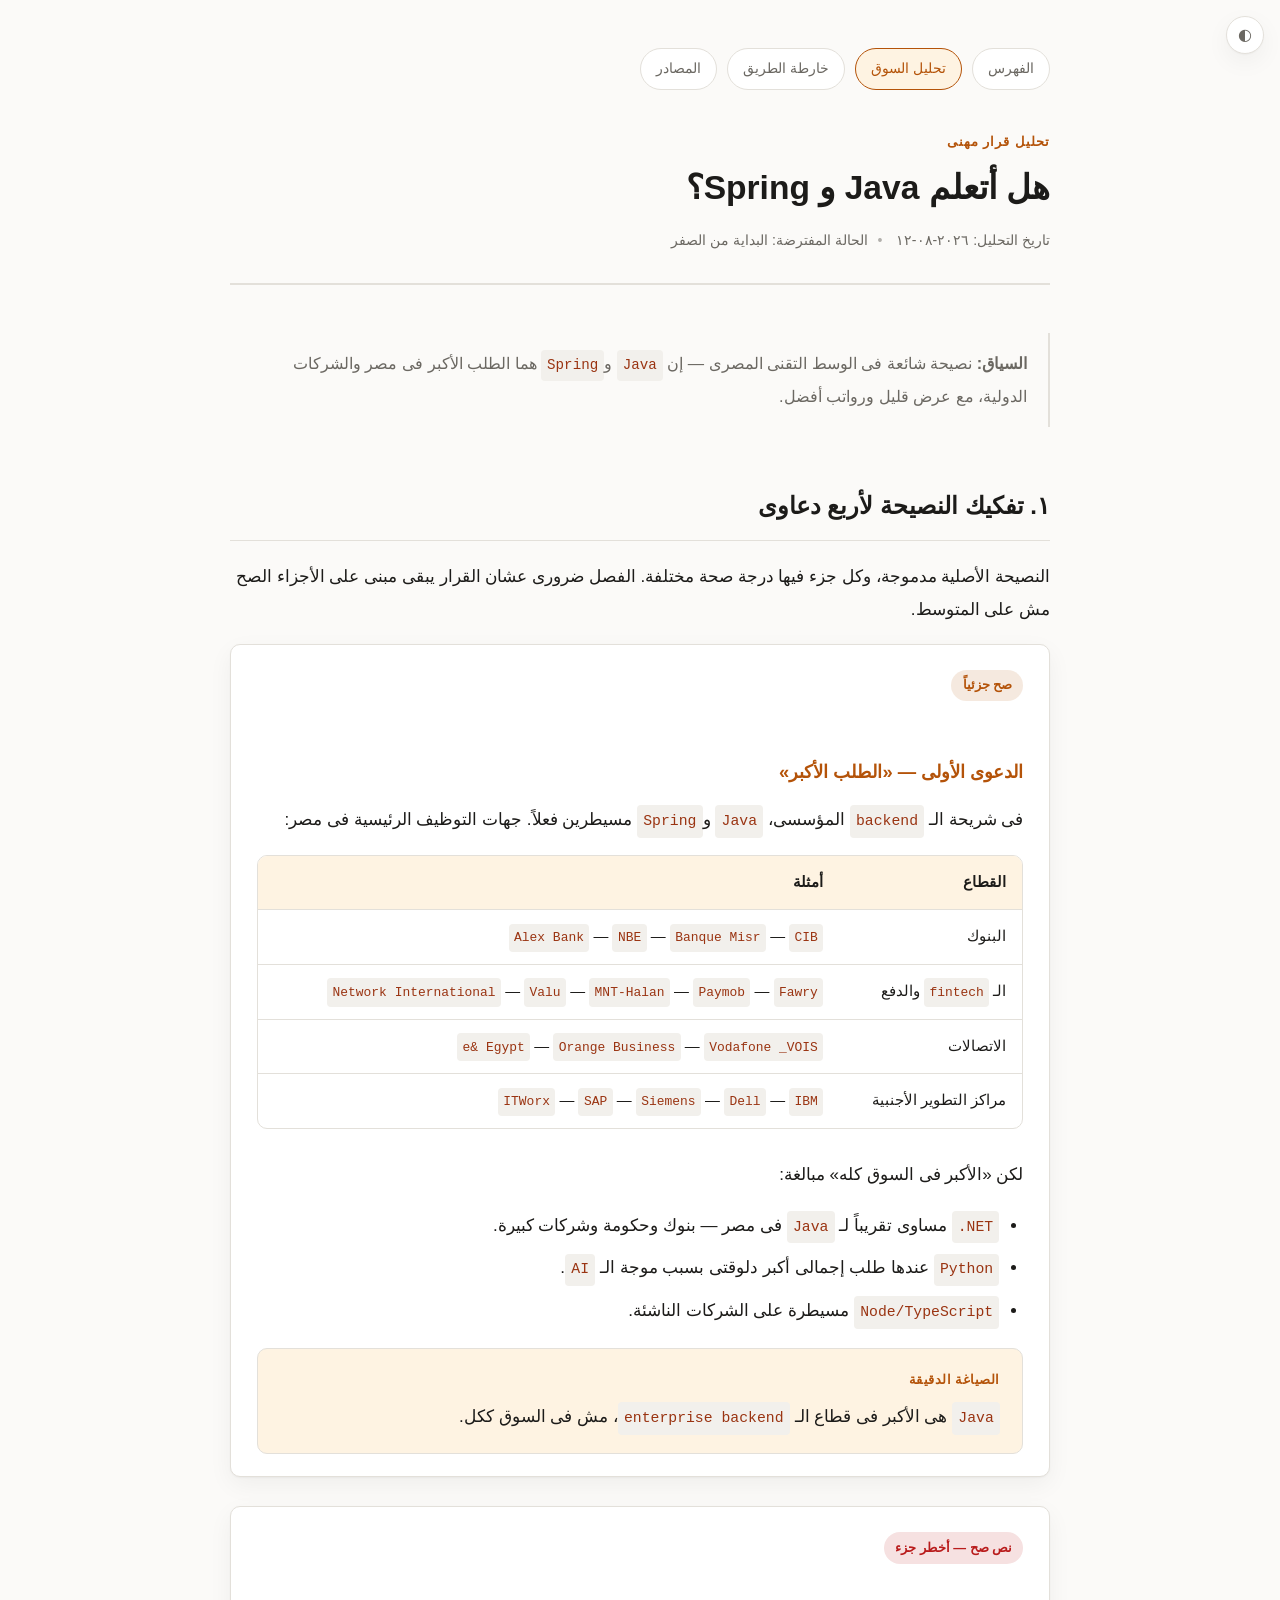
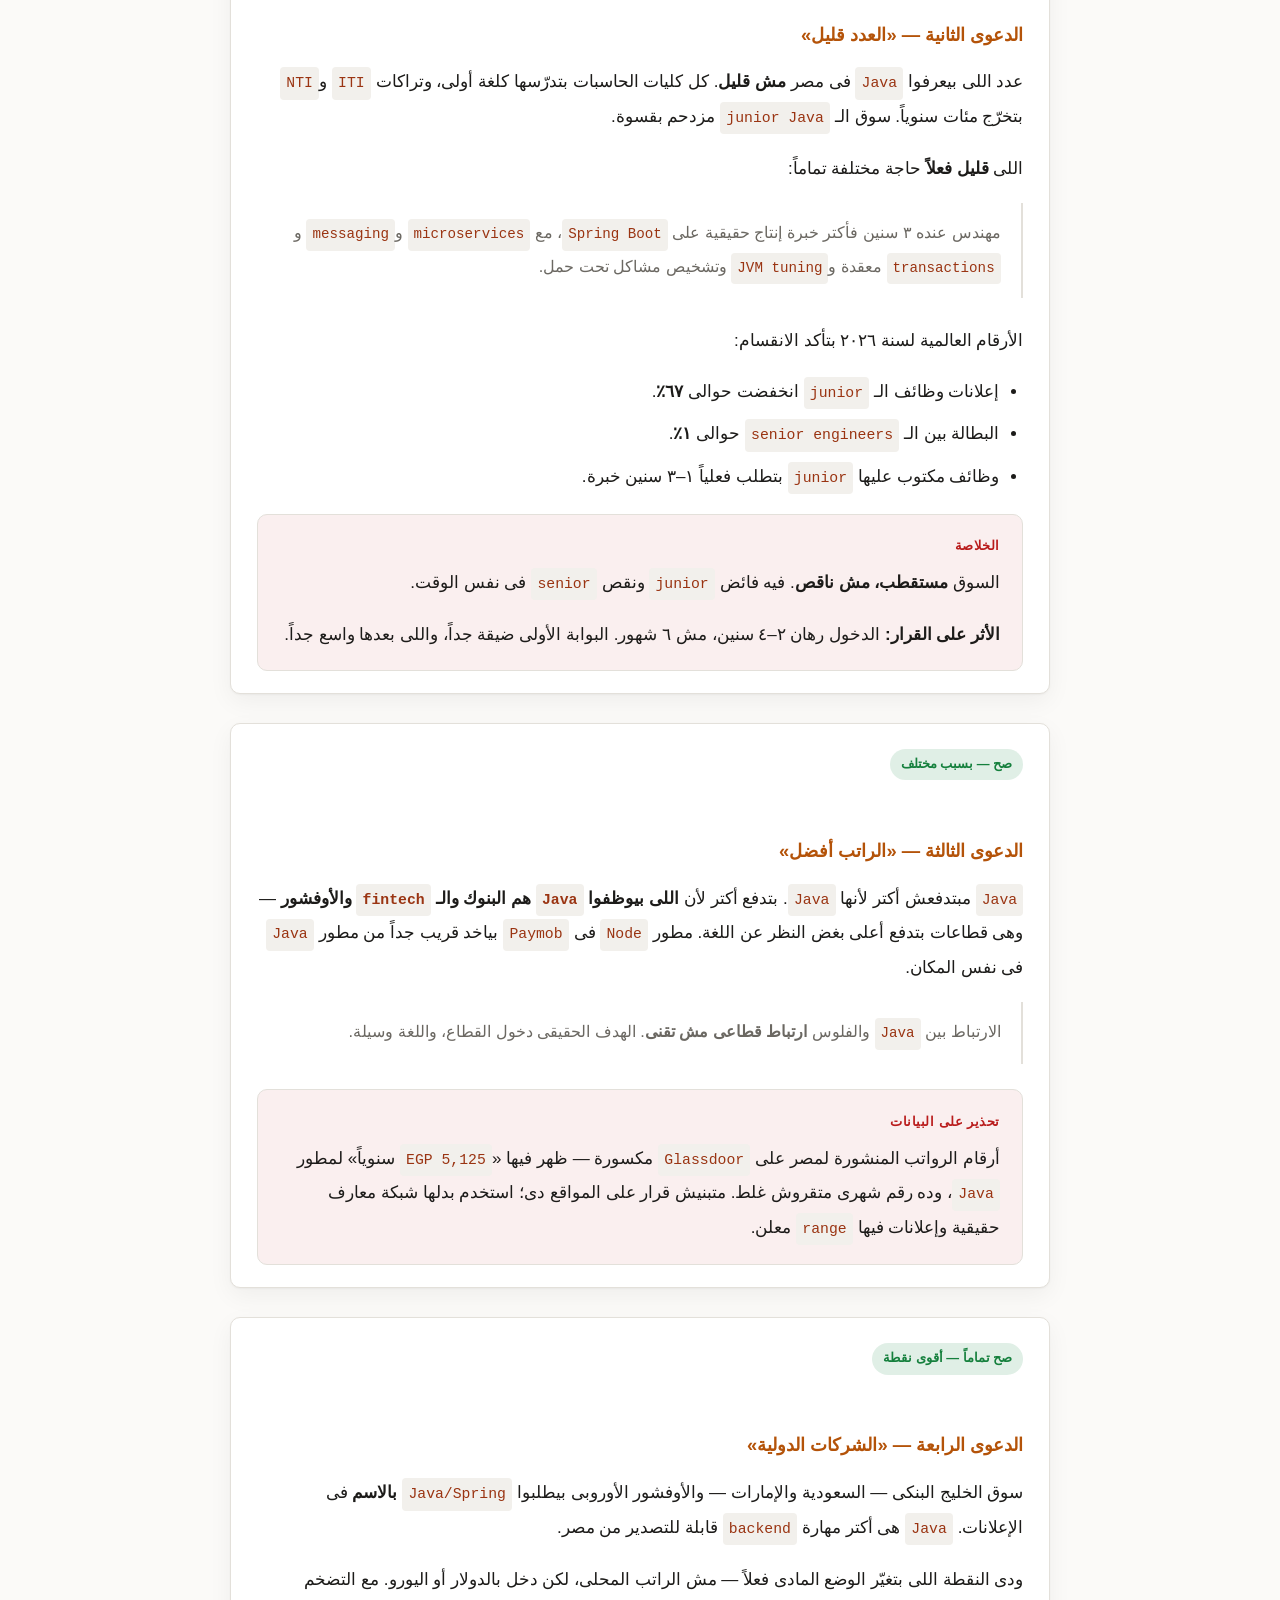
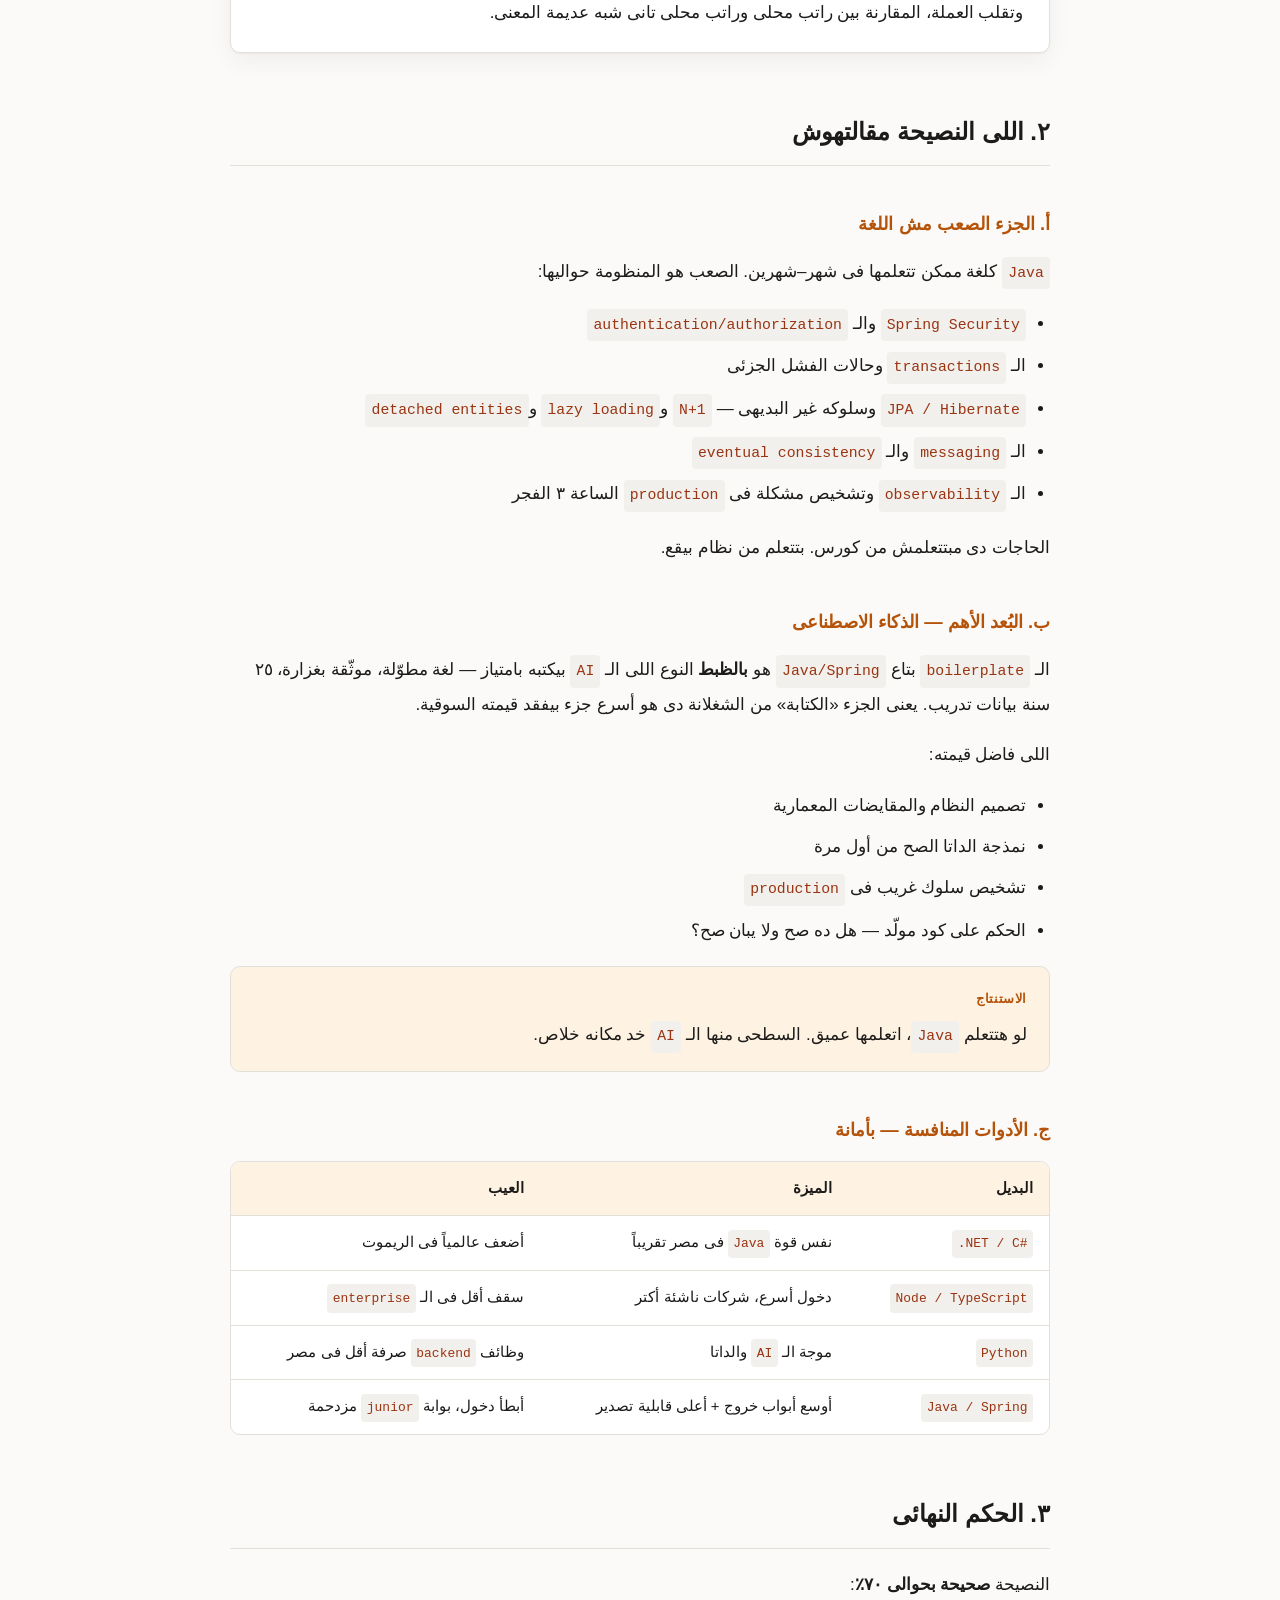
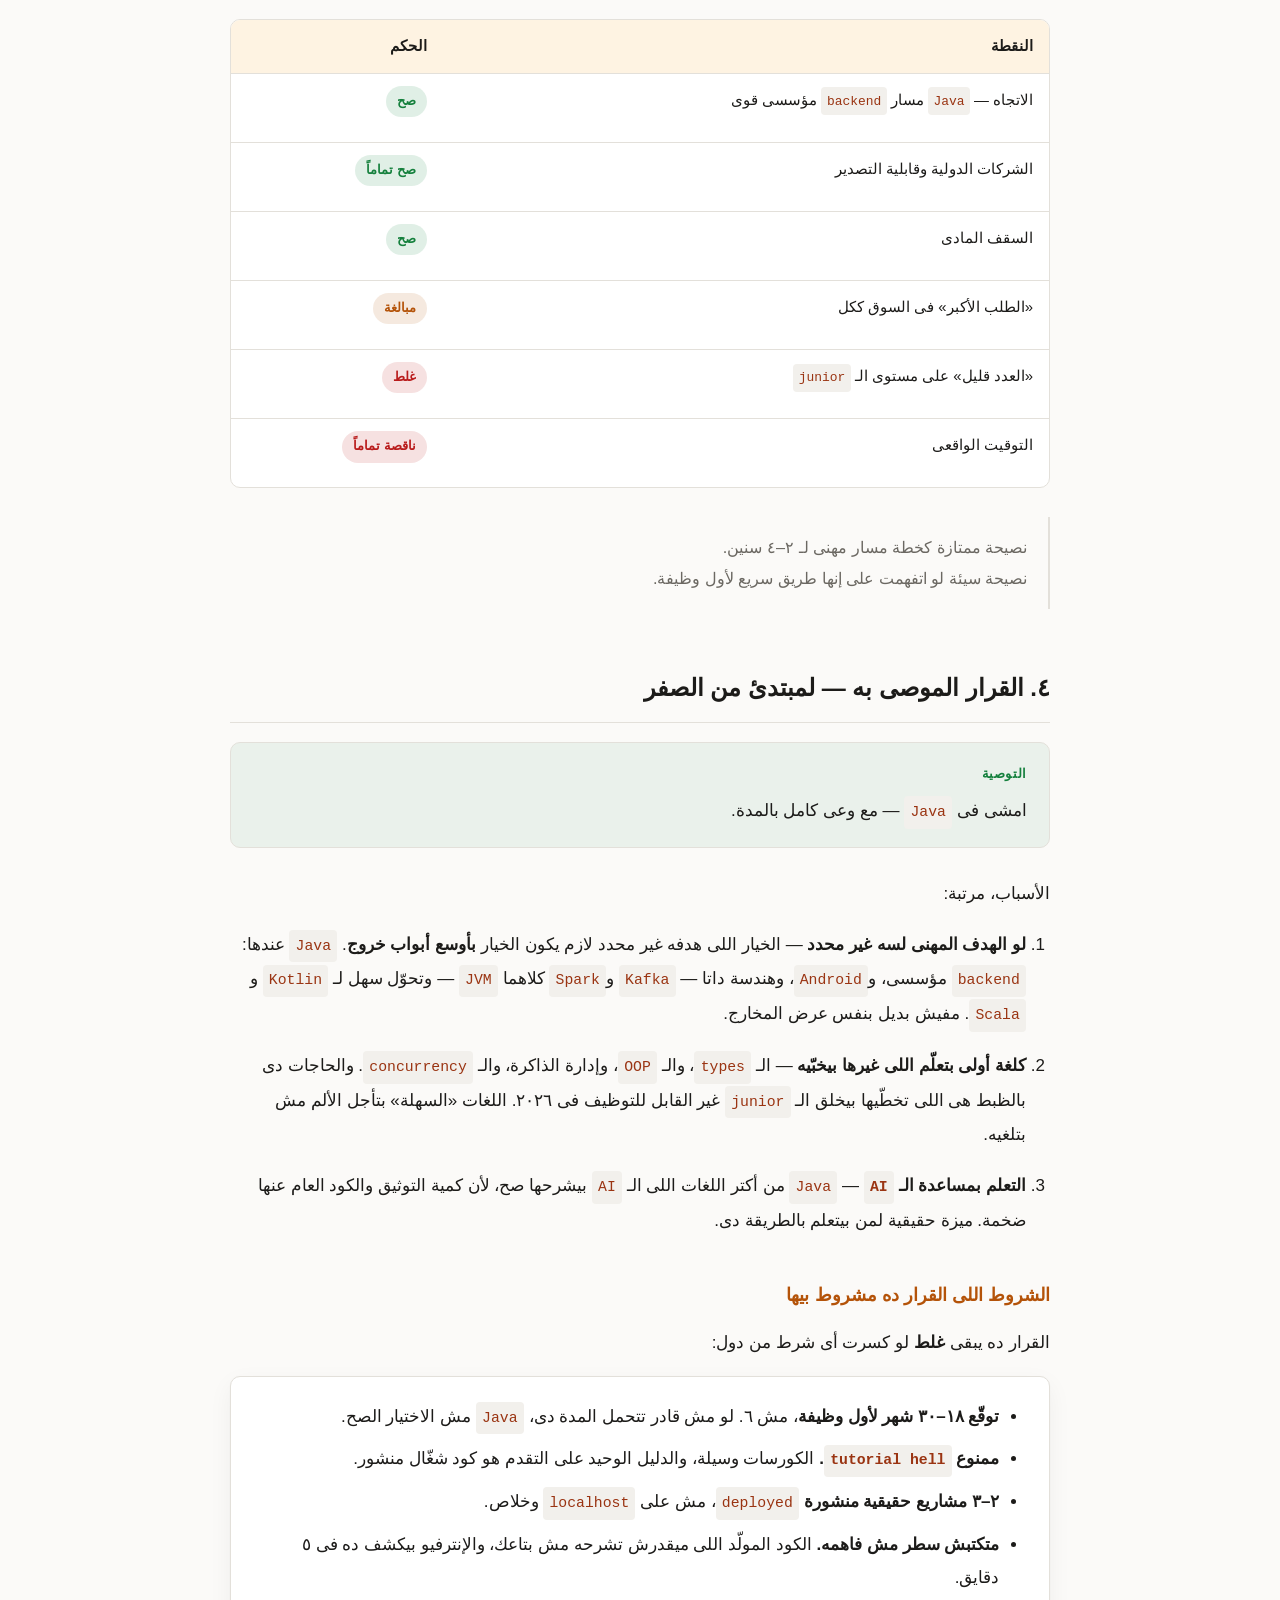
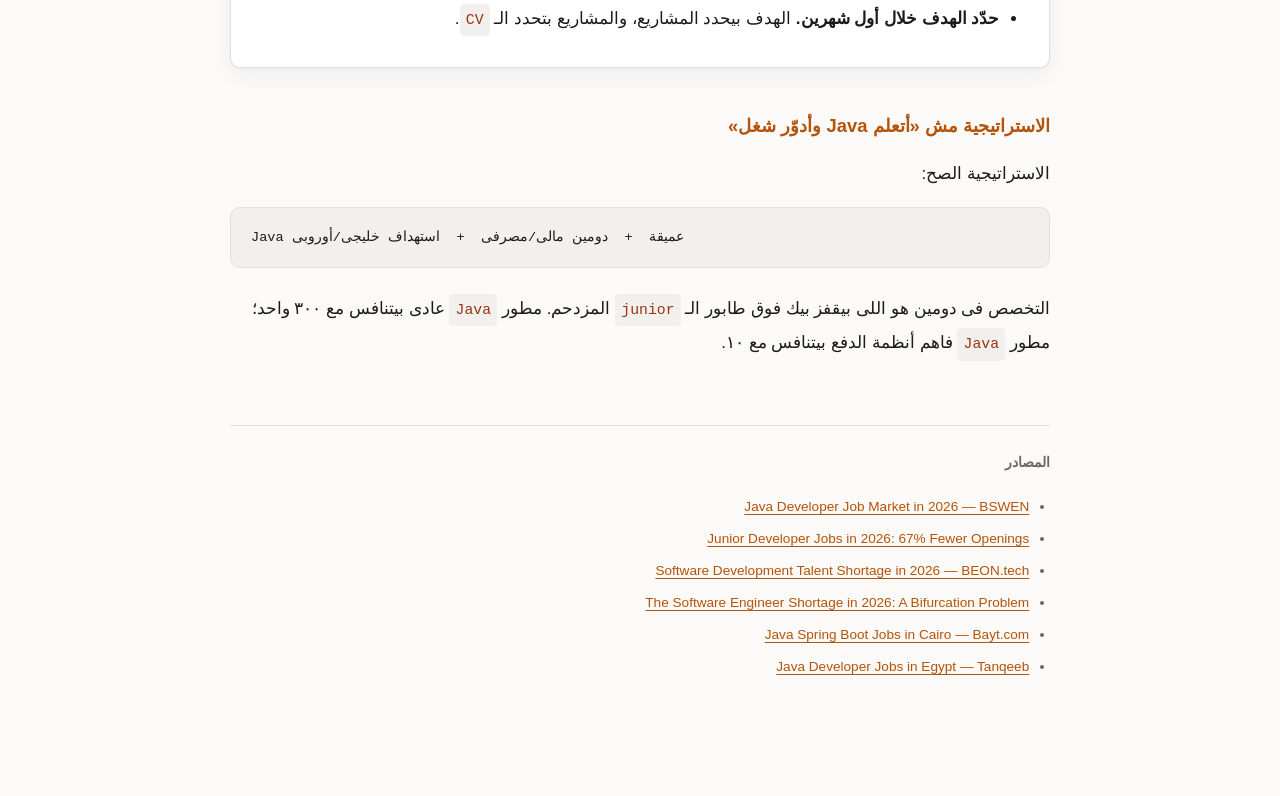
==== docs/00-market-analysis.html @ 8f4c94b4 "Add Arabic Java & Spring career guide Three static RTL pages published via GitHub Pages: - Market an" ====
<!DOCTYPE html>
<html lang="ar" dir="rtl">
<head>
<meta charset="utf-8">
<meta name="viewport" content="width=device-width, initial-scale=1">
<title>تحليل سوق Java &amp; Spring</title>
<link rel="stylesheet" href="_style.css">
</head>
<body>
<button class="themetoggle" id="tt" title="تبديل الثيم" aria-label="تبديل الثيم">◐</button>

<div class="wrap">

<nav class="nav">
  <a href="index.html">الفهرس</a>
  <a href="00-market-analysis.html" aria-current="page">تحليل السوق</a>
  <a href="01-roadmap.html">خارطة الطريق</a>
  <a href="02-resources.html">المصادر</a>
</nav>

<header class="pagehead">
  <p class="eyebrow">تحليل قرار مهنى</p>
  <h1>هل أتعلم Java و Spring؟</h1>
  <p class="meta">
    <span>تاريخ التحليل: ٢٠٢٦-٠٨-١٢</span>
    <span>الحالة المفترضة: البداية من الصفر</span>
  </p>
</header>

<blockquote>
  <p><strong>السياق:</strong> نصيحة شائعة فى الوسط التقنى المصرى — إن <code>Java</code> و<code>Spring</code> هما الطلب الأكبر فى مصر والشركات الدولية، مع عرض قليل ورواتب أفضل.</p>
</blockquote>

<h2>١. تفكيك النصيحة لأربع دعاوى</h2>

<p>النصيحة الأصلية مدموجة، وكل جزء فيها درجة صحة مختلفة. الفصل ضرورى عشان القرار يبقى مبنى على الأجزاء الصح مش على المتوسط.</p>

<div class="card">
  <span class="verdict partial">صح جزئياً</span>
  <h3>الدعوى الأولى — «الطلب الأكبر»</h3>

  <p>فى شريحة الـ <code>backend</code> المؤسسى، <code>Java</code> و<code>Spring</code> مسيطرين فعلاً. جهات التوظيف الرئيسية فى مصر:</p>

  <div class="tablewrap">
  <table>
    <thead><tr><th>القطاع</th><th>أمثلة</th></tr></thead>
    <tbody>
      <tr><td>البنوك</td><td><code>CIB</code> — <code>Banque Misr</code> — <code>NBE</code> — <code>Alex Bank</code></td></tr>
      <tr><td>الـ <code>fintech</code> والدفع</td><td><code>Fawry</code> — <code>Paymob</code> — <code>MNT-Halan</code> — <code>Valu</code> — <code>Network International</code></td></tr>
      <tr><td>الاتصالات</td><td><code>Vodafone _VOIS</code> — <code>Orange Business</code> — <code>e&amp; Egypt</code></td></tr>
      <tr><td>مراكز التطوير الأجنبية</td><td><code>IBM</code> — <code>Dell</code> — <code>Siemens</code> — <code>SAP</code> — <code>ITWorx</code></td></tr>
    </tbody>
  </table>
  </div>

  <p>لكن «الأكبر فى السوق كله» مبالغة:</p>
  <ul>
    <li><code>.NET</code> مساوى تقريباً لـ <code>Java</code> فى مصر — بنوك وحكومة وشركات كبيرة.</li>
    <li><code>Python</code> عندها طلب إجمالى أكبر دلوقتى بسبب موجة الـ <code>AI</code>.</li>
    <li><code>Node/TypeScript</code> مسيطرة على الشركات الناشئة.</li>
  </ul>

  <div class="callout">
    <p class="callout-title">الصياغة الدقيقة</p>
    <p><code>Java</code> هى الأكبر فى قطاع الـ <code>enterprise backend</code>، مش فى السوق ككل.</p>
  </div>
</div>

<div class="card">
  <span class="verdict false">نص صح — أخطر جزء</span>
  <h3>الدعوى الثانية — «العدد قليل»</h3>

  <p>عدد اللى بيعرفوا <code>Java</code> فى مصر <strong>مش قليل</strong>. كل كليات الحاسبات بتدرّسها كلغة أولى، وتراكات <code>ITI</code> و<code>NTI</code> بتخرّج مئات سنوياً. سوق الـ <code>junior Java</code> مزدحم بقسوة.</p>

  <p>اللى <strong>قليل فعلاً</strong> حاجة مختلفة تماماً:</p>

  <blockquote>
    <p>مهندس عنده ٣ سنين فأكتر خبرة إنتاج حقيقية على <code>Spring Boot</code>، مع <code>microservices</code> و<code>messaging</code> و<code>transactions</code> معقدة و<code>JVM tuning</code> وتشخيص مشاكل تحت حمل.</p>
  </blockquote>

  <p>الأرقام العالمية لسنة ٢٠٢٦ بتأكد الانقسام:</p>
  <ul>
    <li>إعلانات وظائف الـ <code>junior</code> انخفضت حوالى <strong>٦٧٪</strong>.</li>
    <li>البطالة بين الـ <code>senior engineers</code> حوالى <strong>١٪</strong>.</li>
    <li>وظائف مكتوب عليها <code>junior</code> بتطلب فعلياً ١–٣ سنين خبرة.</li>
  </ul>

  <div class="callout bad">
    <p class="callout-title">الخلاصة</p>
    <p>السوق <strong>مستقطب، مش ناقص</strong>. فيه فائض <code>junior</code> ونقص <code>senior</code> فى نفس الوقت.</p>
    <p><strong>الأثر على القرار:</strong> الدخول رهان ٢–٤ سنين، مش ٦ شهور. البوابة الأولى ضيقة جداً، واللى بعدها واسع جداً.</p>
  </div>
</div>

<div class="card">
  <span class="verdict true">صح — بسبب مختلف</span>
  <h3>الدعوى الثالثة — «الراتب أفضل»</h3>

  <p><code>Java</code> مبتدفعش أكتر لأنها <code>Java</code>. بتدفع أكتر لأن <strong>اللى بيوظفوا <code>Java</code> هم البنوك والـ <code>fintech</code> والأوفشور</strong> — وهى قطاعات بتدفع أعلى بغض النظر عن اللغة. مطور <code>Node</code> فى <code>Paymob</code> بياخد قريب جداً من مطور <code>Java</code> فى نفس المكان.</p>

  <blockquote>
    <p>الارتباط بين <code>Java</code> والفلوس <strong>ارتباط قطاعى مش تقنى</strong>. الهدف الحقيقى دخول القطاع، واللغة وسيلة.</p>
  </blockquote>

  <div class="callout bad">
    <p class="callout-title">تحذير على البيانات</p>
    <p>أرقام الرواتب المنشورة لمصر على <code>Glassdoor</code> مكسورة — ظهر فيها «<code>EGP 5,125</code> سنوياً» لمطور <code>Java</code>، وده رقم شهرى متقروش غلط. متبنيش قرار على المواقع دى؛ استخدم بدلها شبكة معارف حقيقية وإعلانات فيها <code>range</code> معلن.</p>
  </div>
</div>

<div class="card">
  <span class="verdict true">صح تماماً — أقوى نقطة</span>
  <h3>الدعوى الرابعة — «الشركات الدولية»</h3>

  <p>سوق الخليج البنكى — السعودية والإمارات — والأوفشور الأوروبى بيطلبوا <code>Java/Spring</code> <strong>بالاسم</strong> فى الإعلانات. <code>Java</code> هى أكتر مهارة <code>backend</code> قابلة للتصدير من مصر.</p>

  <p>ودى النقطة اللى بتغيّر الوضع المادى فعلاً — مش الراتب المحلى، لكن دخل بالدولار أو اليورو. مع التضخم وتقلب العملة، المقارنة بين راتب محلى وراتب محلى تانى شبه عديمة المعنى.</p>
</div>

<h2>٢. اللى النصيحة مقالتهوش</h2>

<h3>أ. الجزء الصعب مش اللغة</h3>

<p><code>Java</code> كلغة ممكن تتعلمها فى شهر–شهرين. الصعب هو المنظومة حواليها:</p>

<ul>
  <li><code>Spring Security</code> والـ <code>authentication/authorization</code></li>
  <li>الـ <code>transactions</code> وحالات الفشل الجزئى</li>
  <li><code>JPA / Hibernate</code> وسلوكه غير البديهى — <code>N+1</code> و<code>lazy loading</code> و<code>detached entities</code></li>
  <li>الـ <code>messaging</code> والـ <code>eventual consistency</code></li>
  <li>الـ <code>observability</code> وتشخيص مشكلة فى <code>production</code> الساعة ٣ الفجر</li>
</ul>

<p>الحاجات دى مبتتعلمش من كورس. بتتعلم من نظام بيقع.</p>

<h3>ب. البُعد الأهم — الذكاء الاصطناعى</h3>

<p>الـ <code>boilerplate</code> بتاع <code>Java/Spring</code> هو <strong>بالظبط</strong> النوع اللى الـ <code>AI</code> بيكتبه بامتياز — لغة مطوّلة، موثّقة بغزارة، ٢٥ سنة بيانات تدريب. يعنى الجزء «الكتابة» من الشغلانة دى هو أسرع جزء بيفقد قيمته السوقية.</p>

<p>اللى فاضل قيمته:</p>
<ul>
  <li>تصميم النظام والمقايضات المعمارية</li>
  <li>نمذجة الداتا الصح من أول مرة</li>
  <li>تشخيص سلوك غريب فى <code>production</code></li>
  <li>الحكم على كود مولّد — هل ده صح ولا يبان صح؟</li>
</ul>

<div class="callout">
  <p class="callout-title">الاستنتاج</p>
  <p>لو هتتعلم <code>Java</code>، اتعلمها عميق. السطحى منها الـ <code>AI</code> خد مكانه خلاص.</p>
</div>

<h3>ج. الأدوات المنافسة — بأمانة</h3>

<div class="tablewrap">
<table>
  <thead><tr><th>البديل</th><th>الميزة</th><th>العيب</th></tr></thead>
  <tbody>
    <tr><td><code>.NET / C#</code></td><td>نفس قوة <code>Java</code> فى مصر تقريباً</td><td>أضعف عالمياً فى الريموت</td></tr>
    <tr><td><code>Node / TypeScript</code></td><td>دخول أسرع، شركات ناشئة أكتر</td><td>سقف أقل فى الـ <code>enterprise</code></td></tr>
    <tr><td><code>Python</code></td><td>موجة الـ <code>AI</code> والداتا</td><td>وظائف <code>backend</code> صرفة أقل فى مصر</td></tr>
    <tr><td><code>Java / Spring</code></td><td>أوسع أبواب خروج + أعلى قابلية تصدير</td><td>أبطأ دخول، بوابة <code>junior</code> مزدحمة</td></tr>
  </tbody>
</table>
</div>

<h2>٣. الحكم النهائى</h2>

<p>النصيحة <strong>صحيحة بحوالى ٧٠٪</strong>:</p>

<div class="tablewrap">
<table>
  <thead><tr><th>النقطة</th><th>الحكم</th></tr></thead>
  <tbody>
    <tr><td>الاتجاه — <code>Java</code> مسار <code>backend</code> مؤسسى قوى</td><td><span class="verdict true">صح</span></td></tr>
    <tr><td>الشركات الدولية وقابلية التصدير</td><td><span class="verdict true">صح تماماً</span></td></tr>
    <tr><td>السقف المادى</td><td><span class="verdict true">صح</span></td></tr>
    <tr><td>«الطلب الأكبر» فى السوق ككل</td><td><span class="verdict partial">مبالغة</span></td></tr>
    <tr><td>«العدد قليل» على مستوى الـ <code>junior</code></td><td><span class="verdict false">غلط</span></td></tr>
    <tr><td>التوقيت الواقعى</td><td><span class="verdict false">ناقصة تماماً</span></td></tr>
  </tbody>
</table>
</div>

<blockquote>
  <p>نصيحة ممتازة كخطة مسار مهنى لـ ٢–٤ سنين.<br>
  نصيحة سيئة لو اتفهمت على إنها طريق سريع لأول وظيفة.</p>
</blockquote>

<h2>٤. القرار الموصى به — لمبتدئ من الصفر</h2>

<div class="callout ok">
  <p class="callout-title">التوصية</p>
  <p>امشى فى <code>Java</code> — مع وعى كامل بالمدة.</p>
</div>

<p>الأسباب، مرتبة:</p>

<ol>
  <li><p><strong>لو الهدف المهنى لسه غير محدد</strong> — الخيار اللى هدفه غير محدد لازم يكون الخيار <strong>بأوسع أبواب خروج</strong>. <code>Java</code> عندها: <code>backend</code> مؤسسى، و<code>Android</code>، وهندسة داتا — <code>Kafka</code> و<code>Spark</code> كلاهما <code>JVM</code> — وتحوّل سهل لـ <code>Kotlin</code> و<code>Scala</code>. مفيش بديل بنفس عرض المخارج.</p></li>
  <li><p><strong>كلغة أولى بتعلّم اللى غيرها بيخبّيه</strong> — الـ <code>types</code>، والـ <code>OOP</code>، وإدارة الذاكرة، والـ <code>concurrency</code>. والحاجات دى بالظبط هى اللى تخطّيها بيخلق الـ <code>junior</code> غير القابل للتوظيف فى ٢٠٢٦. اللغات «السهلة» بتأجل الألم مش بتلغيه.</p></li>
  <li><p><strong>التعلم بمساعدة الـ <code>AI</code></strong> — <code>Java</code> من أكتر اللغات اللى الـ <code>AI</code> بيشرحها صح، لأن كمية التوثيق والكود العام عنها ضخمة. ميزة حقيقية لمن بيتعلم بالطريقة دى.</p></li>
</ol>

<h3>الشروط اللى القرار ده مشروط بيها</h3>

<p>القرار ده يبقى <strong>غلط</strong> لو كسرت أى شرط من دول:</p>

<div class="card">
<ul>
  <li><strong>توقّع ١٨–٣٠ شهر لأول وظيفة</strong>، مش ٦. لو مش قادر تتحمل المدة دى، <code>Java</code> مش الاختيار الصح.</li>
  <li><strong>ممنوع <code>tutorial hell</code>.</strong> الكورسات وسيلة، والدليل الوحيد على التقدم هو كود شغّال منشور.</li>
  <li><strong>٢–٣ مشاريع حقيقية منشورة</strong> <code>deployed</code>، مش على <code>localhost</code> وخلاص.</li>
  <li><strong>متكتبش سطر مش فاهمه.</strong> الكود المولّد اللى ميقدرش تشرحه مش بتاعك، والإنترفيو بيكشف ده فى ٥ دقايق.</li>
  <li><strong>حدّد الهدف خلال أول شهرين.</strong> الهدف بيحدد المشاريع، والمشاريع بتحدد الـ <code>CV</code>.</li>
</ul>
</div>

<h3>الاستراتيجية مش «أتعلم Java وأدوّر شغل»</h3>

<p>الاستراتيجية الصح:</p>

<pre><code>Java عميقة  +  دومين مالى/مصرفى  +  استهداف خليجى/أوروبى</code></pre>

<p>التخصص فى دومين هو اللى بيقفز بيك فوق طابور الـ <code>junior</code> المزدحم. مطور <code>Java</code> عادى بيتنافس مع ٣٠٠ واحد؛ مطور <code>Java</code> فاهم أنظمة الدفع بيتنافس مع ١٠.</p>

<footer class="foot">
  <p><strong>المصادر</strong></p>
  <ul>
    <li><a href="https://docs.bswen.com/blog/2026-02-24-java-job-market-2026/">Java Developer Job Market in 2026 — BSWEN</a></li>
    <li><a href="https://www.danilchenko.dev/posts/junior-developer-jobs-2026/">Junior Developer Jobs in 2026: 67% Fewer Openings</a></li>
    <li><a href="https://beon.tech/blog/software-development-talent-shortage/">Software Development Talent Shortage in 2026 — BEON.tech</a></li>
    <li><a href="https://www.globalsoftwarecompanies.com/software-engineer-shortage">The Software Engineer Shortage in 2026: A Bifurcation Problem</a></li>
    <li><a href="https://www.bayt.com/en/egypt/jobs/java-spring-boot-jobs-in-cairo/">Java Spring Boot Jobs in Cairo — Bayt.com</a></li>
    <li><a href="https://egypt.tanqeeb.com/s/jobs/Java-Developer-jobs">Java Developer Jobs in Egypt — Tanqeeb</a></li>
  </ul>
</footer>

</div>

<script>
(function () {
  var r = document.documentElement, k = 'jsp-theme', s = localStorage.getItem(k);
  if (s) r.setAttribute('data-theme', s);
  document.getElementById('tt').addEventListener('click', function () {
    var dark = r.getAttribute('data-theme') === 'dark' ||
      (!r.getAttribute('data-theme') && matchMedia('(prefers-color-scheme: dark)').matches);
    var next = dark ? 'light' : 'dark';
    r.setAttribute('data-theme', next);
    localStorage.setItem(k, next);
  });
})();
</script>
</body>
</html>
---- docs/_style.css ----
/* ستايل مشترك لصفحات مسار Java & Spring */

:root {
  --bg: #fbfaf8;
  --surface: #ffffff;
  --text: #1c1b19;
  --muted: #6b6862;
  --border: #e3e0da;
  --accent: #b45309;
  --accent-soft: #fef3e2;
  --code-bg: #f2f0ec;
  --code-text: #9a3412;
  --ok: #15803d;
  --warn: #b45309;
  --bad: #b91c1c;
  --shadow: 0 1px 2px rgba(0, 0, 0, .04), 0 8px 24px rgba(0, 0, 0, .05);
  --radius: 10px;
  --font: "Segoe UI", "Tahoma", "Arial", sans-serif;
  --mono: "Cascadia Code", "Consolas", "Courier New", monospace;
}

@media (prefers-color-scheme: dark) {
  :root:not([data-theme="light"]) {
    --bg: #17161a;
    --surface: #1f1e23;
    --text: #e8e6e3;
    --muted: #a09c96;
    --border: #33313a;
    --accent: #f0a04b;
    --accent-soft: #2a2119;
    --code-bg: #2a2830;
    --code-text: #f0a04b;
    --ok: #4ade80;
    --warn: #fbbf24;
    --bad: #f87171;
    --shadow: 0 1px 2px rgba(0, 0, 0, .3), 0 8px 24px rgba(0, 0, 0, .35);
  }
}

:root[data-theme="dark"] {
  --bg: #17161a;
  --surface: #1f1e23;
  --text: #e8e6e3;
  --muted: #a09c96;
  --border: #33313a;
  --accent: #f0a04b;
  --accent-soft: #2a2119;
  --code-bg: #2a2830;
  --code-text: #f0a04b;
  --ok: #4ade80;
  --warn: #fbbf24;
  --bad: #f87171;
  --shadow: 0 1px 2px rgba(0, 0, 0, .3), 0 8px 24px rgba(0, 0, 0, .35);
}

* { box-sizing: border-box; }

html { scroll-behavior: smooth; }

body {
  margin: 0;
  background: var(--bg);
  color: var(--text);
  font-family: var(--font);
  font-size: 17px;
  line-height: 1.95;
  direction: rtl;
  text-align: right;
  -webkit-font-smoothing: antialiased;
}

.wrap {
  max-width: 860px;
  margin: 0 auto;
  padding: 3rem 1.25rem 6rem;
}

/* ---------- الترويسة ---------- */

.pagehead {
  border-bottom: 2px solid var(--border);
  padding-bottom: 1.75rem;
  margin-bottom: 3rem;
}

.eyebrow {
  color: var(--accent);
  font-size: .8rem;
  font-weight: 700;
  letter-spacing: .08em;
  margin: 0 0 .6rem;
}

.pagehead h1 {
  font-size: 2.1rem;
  line-height: 1.4;
  margin: 0 0 .9rem;
  font-weight: 700;
}

.meta {
  color: var(--muted);
  font-size: .88rem;
  line-height: 2.1;
  margin: 0;
}

.meta span + span::before {
  content: "•";
  margin: 0 .6rem;
  opacity: .5;
}

/* ---------- العناوين ---------- */

h2 {
  font-size: 1.5rem;
  margin: 3.5rem 0 1.2rem;
  padding-bottom: .6rem;
  border-bottom: 1px solid var(--border);
  font-weight: 700;
}

h3 {
  font-size: 1.15rem;
  margin: 2.5rem 0 .8rem;
  font-weight: 700;
  color: var(--accent);
}

h4 {
  font-size: 1rem;
  margin: 1.8rem 0 .5rem;
  font-weight: 700;
}

p { margin: 0 0 1.1rem; }

ul, ol { padding-inline-start: 1.5rem; margin: 0 0 1.2rem; }
li { margin-bottom: .5rem; }

a { color: var(--accent); text-decoration-thickness: 1px; text-underline-offset: 3px; }
a:hover { text-decoration-style: dotted; }

strong { font-weight: 700; }

hr {
  border: 0;
  border-top: 1px solid var(--border);
  margin: 3rem 0;
}

/* ---------- الكود ---------- */

code {
  font-family: var(--mono);
  font-size: .87em;
  background: var(--code-bg);
  color: var(--code-text);
  padding: .12em .42em;
  border-radius: 4px;
  direction: ltr;
  unicode-bidi: isolate;
  display: inline-block;
  white-space: nowrap;
}

pre {
  background: var(--code-bg);
  border: 1px solid var(--border);
  border-radius: var(--radius);
  padding: 1.1rem 1.25rem;
  overflow-x: auto;
  direction: ltr;
  text-align: left;
  margin: 0 0 1.5rem;
  line-height: 1.7;
}

pre code {
  background: none;
  padding: 0;
  color: var(--text);
  font-size: .85rem;
  white-space: pre;
  display: block;
}

/* ---------- الجداول ---------- */

.tablewrap {
  overflow-x: auto;
  margin: 0 0 1.8rem;
  border: 1px solid var(--border);
  border-radius: var(--radius);
  background: var(--surface);
}

table {
  border-collapse: collapse;
  width: 100%;
  font-size: .93rem;
}

th, td {
  text-align: right;
  padding: .75rem 1rem;
  border-bottom: 1px solid var(--border);
  vertical-align: top;
}

th {
  background: var(--accent-soft);
  font-weight: 700;
  white-space: nowrap;
}

tbody tr:last-child td { border-bottom: 0; }

/* ---------- البطاقات والتنبيهات ---------- */

.card {
  background: var(--surface);
  border: 1px solid var(--border);
  border-radius: var(--radius);
  padding: 1.4rem 1.6rem;
  margin: 0 0 1.8rem;
  box-shadow: var(--shadow);
}

.card > :last-child { margin-bottom: 0; }

.callout {
  background: var(--accent-soft);
  border: 1px solid var(--border);
  border-radius: var(--radius);
  padding: 1.15rem 1.4rem;
  margin: 0 0 1.8rem;
}

.callout > :last-child { margin-bottom: 0; }

.callout-title {
  font-weight: 700;
  margin: 0 0 .45rem;
  font-size: .82rem;
  letter-spacing: .04em;
  color: var(--accent);
}

.callout.ok  { background: rgba(21, 128, 61, .07); }
.callout.bad { background: rgba(185, 28, 28, .07); }

.callout.ok  .callout-title { color: var(--ok); }
.callout.bad .callout-title { color: var(--bad); }

blockquote {
  margin: 0 0 1.6rem;
  padding: .9rem 1.3rem;
  border-inline-start: 2px solid var(--border);
  color: var(--muted);
  font-size: 1.02rem;
}

blockquote > :last-child { margin-bottom: 0; }

/* ---------- الأحكام ---------- */

.verdict {
  display: inline-block;
  font-size: .8rem;
  font-weight: 700;
  padding: .2rem .7rem;
  border-radius: 999px;
  margin-bottom: .8rem;
}

.verdict.true    { background: rgba(21, 128, 61, .13);  color: var(--ok); }
.verdict.partial { background: rgba(180, 83, 9, .13);   color: var(--warn); }
.verdict.false   { background: rgba(185, 28, 28, .13);  color: var(--bad); }

/* ---------- قائمة المهام ---------- */

.checklist { list-style: none; padding-inline-start: 0; }

.checklist li {
  position: relative;
  padding-inline-start: 1.9rem;
  margin-bottom: .6rem;
}

.checklist li::before {
  content: "";
  position: absolute;
  inset-inline-start: 0;
  top: .55em;
  width: 1.05rem;
  height: 1.05rem;
  border: 1.5px solid var(--border);
  border-radius: 4px;
  background: var(--surface);
}

/* ---------- المراحل ---------- */

.phase {
  background: var(--surface);
  border: 1px solid var(--border);
  border-radius: var(--radius);
  padding: 1.5rem 1.7rem;
  margin: 0 0 1.6rem;
  box-shadow: var(--shadow);
}

.phase-head {
  display: flex;
  flex-wrap: wrap;
  align-items: baseline;
  gap: .8rem;
  margin-bottom: .4rem;
}

.phase-num {
  background: var(--accent);
  color: #fff;
  font-weight: 700;
  font-size: .82rem;
  padding: .15rem .65rem;
  border-radius: 999px;
  white-space: nowrap;
}

.phase-head h3 { margin: 0; color: var(--text); font-size: 1.2rem; }

.phase-dur {
  color: var(--muted);
  font-size: .85rem;
  margin-inline-start: auto;
  white-space: nowrap;
}

.phase > :last-child { margin-bottom: 0; }

/* ---------- التنقل ---------- */

.nav {
  display: flex;
  flex-wrap: wrap;
  gap: .6rem;
  margin-bottom: 2.5rem;
}

.nav a {
  display: inline-block;
  padding: .4rem .95rem;
  border: 1px solid var(--border);
  border-radius: 999px;
  background: var(--surface);
  color: var(--muted);
  text-decoration: none;
  font-size: .87rem;
  transition: .15s;
}

.nav a:hover, .nav a[aria-current="page"] {
  border-color: var(--accent);
  color: var(--accent);
  background: var(--accent-soft);
}

.foot {
  margin-top: 4rem;
  padding-top: 1.5rem;
  border-top: 1px solid var(--border);
  color: var(--muted);
  font-size: .85rem;
}

.foot ul { padding-inline-start: 1.3rem; }
.foot li { margin-bottom: .35rem; }

/* ---------- الطباعة ---------- */

@media print {
  body { background: #fff; color: #000; font-size: 12pt; }
  .nav, .themetoggle { display: none; }
  .card, .phase, .callout, .tablewrap { break-inside: avoid; box-shadow: none; }
  h2 { break-after: avoid; }
}

@media (max-width: 600px) {
  body { font-size: 16px; line-height: 1.85; }
  .wrap { padding: 2rem 1rem 4rem; }
  .pagehead h1 { font-size: 1.6rem; }
  h2 { font-size: 1.3rem; }
  .phase { padding: 1.2rem; }
}

/* ---------- زر الثيم ---------- */

.themetoggle {
  position: fixed;
  top: 1rem;
  inset-inline-start: 1rem;
  z-index: 10;
  background: var(--surface);
  border: 1px solid var(--border);
  color: var(--muted);
  border-radius: 999px;
  width: 2.4rem;
  height: 2.4rem;
  font-size: 1rem;
  cursor: pointer;
  box-shadow: var(--shadow);
  line-height: 1;
}

.themetoggle:hover { color: var(--accent); border-color: var(--accent); }
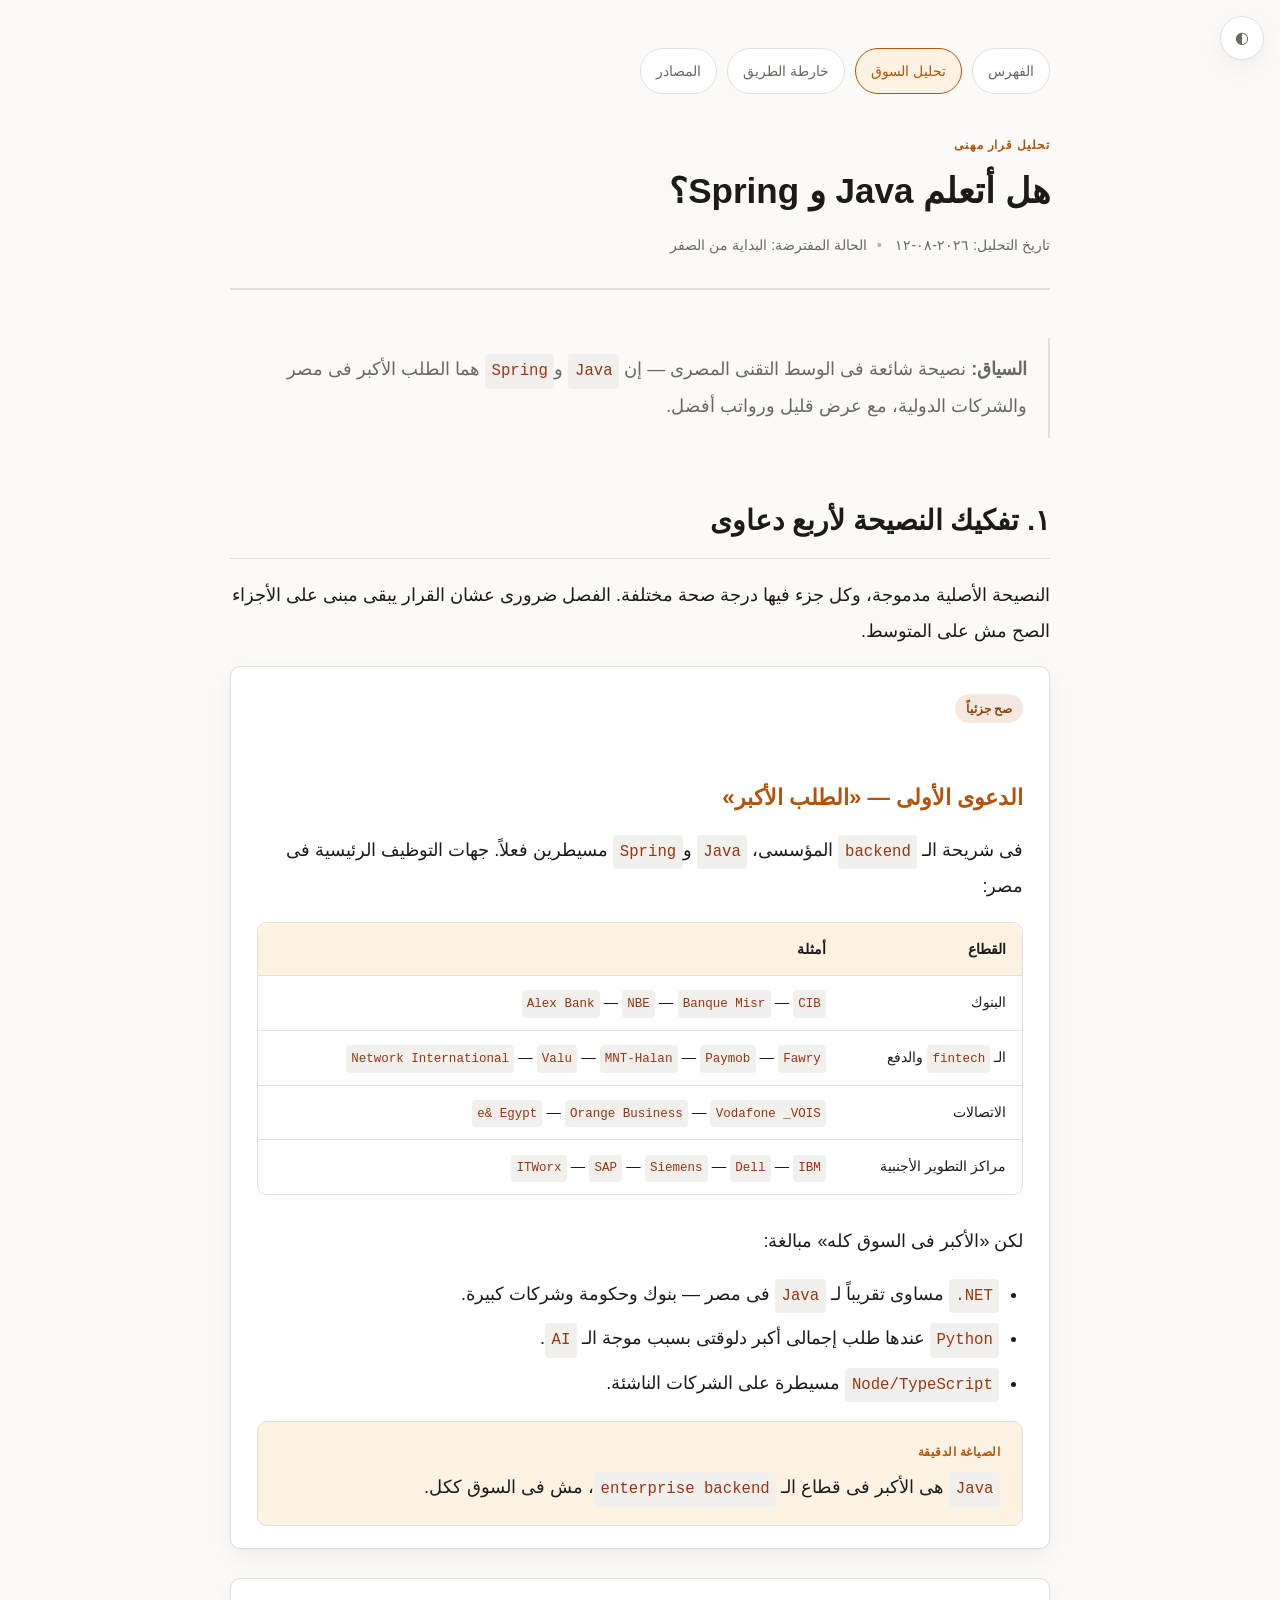
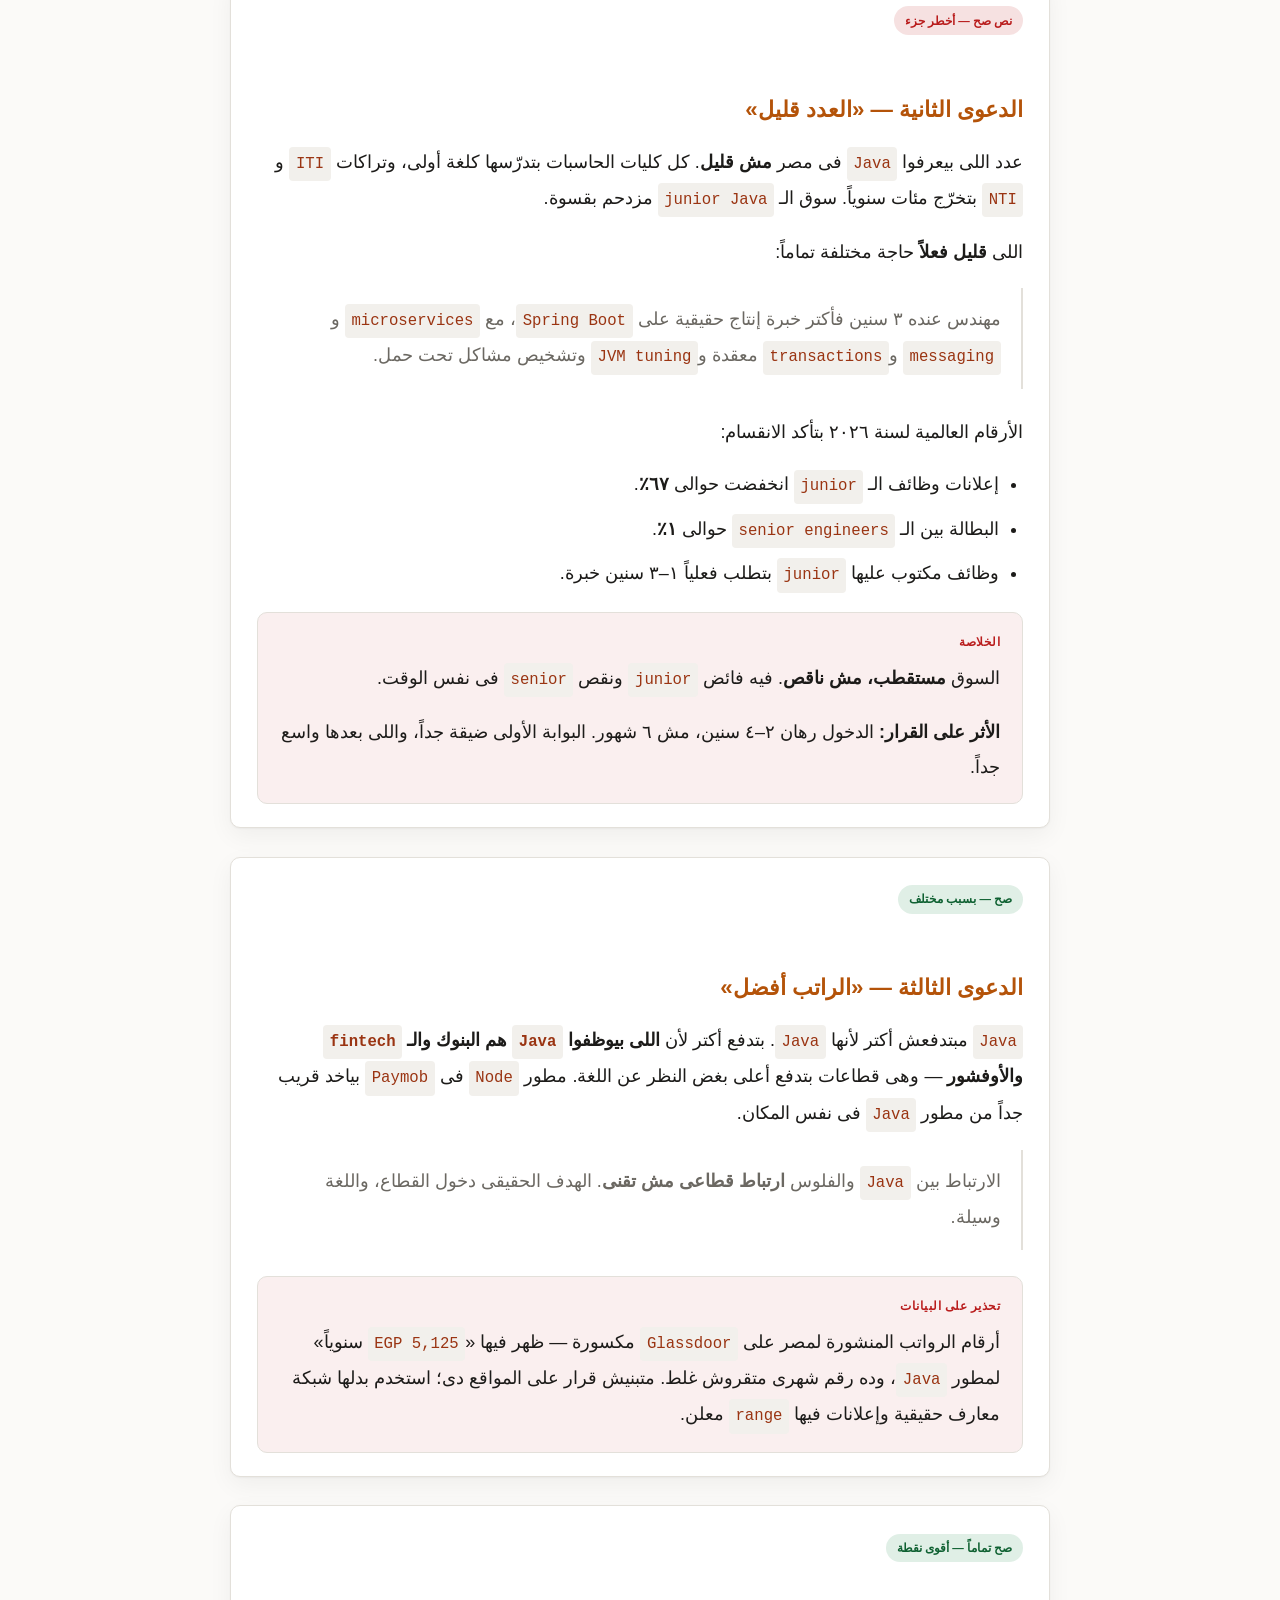
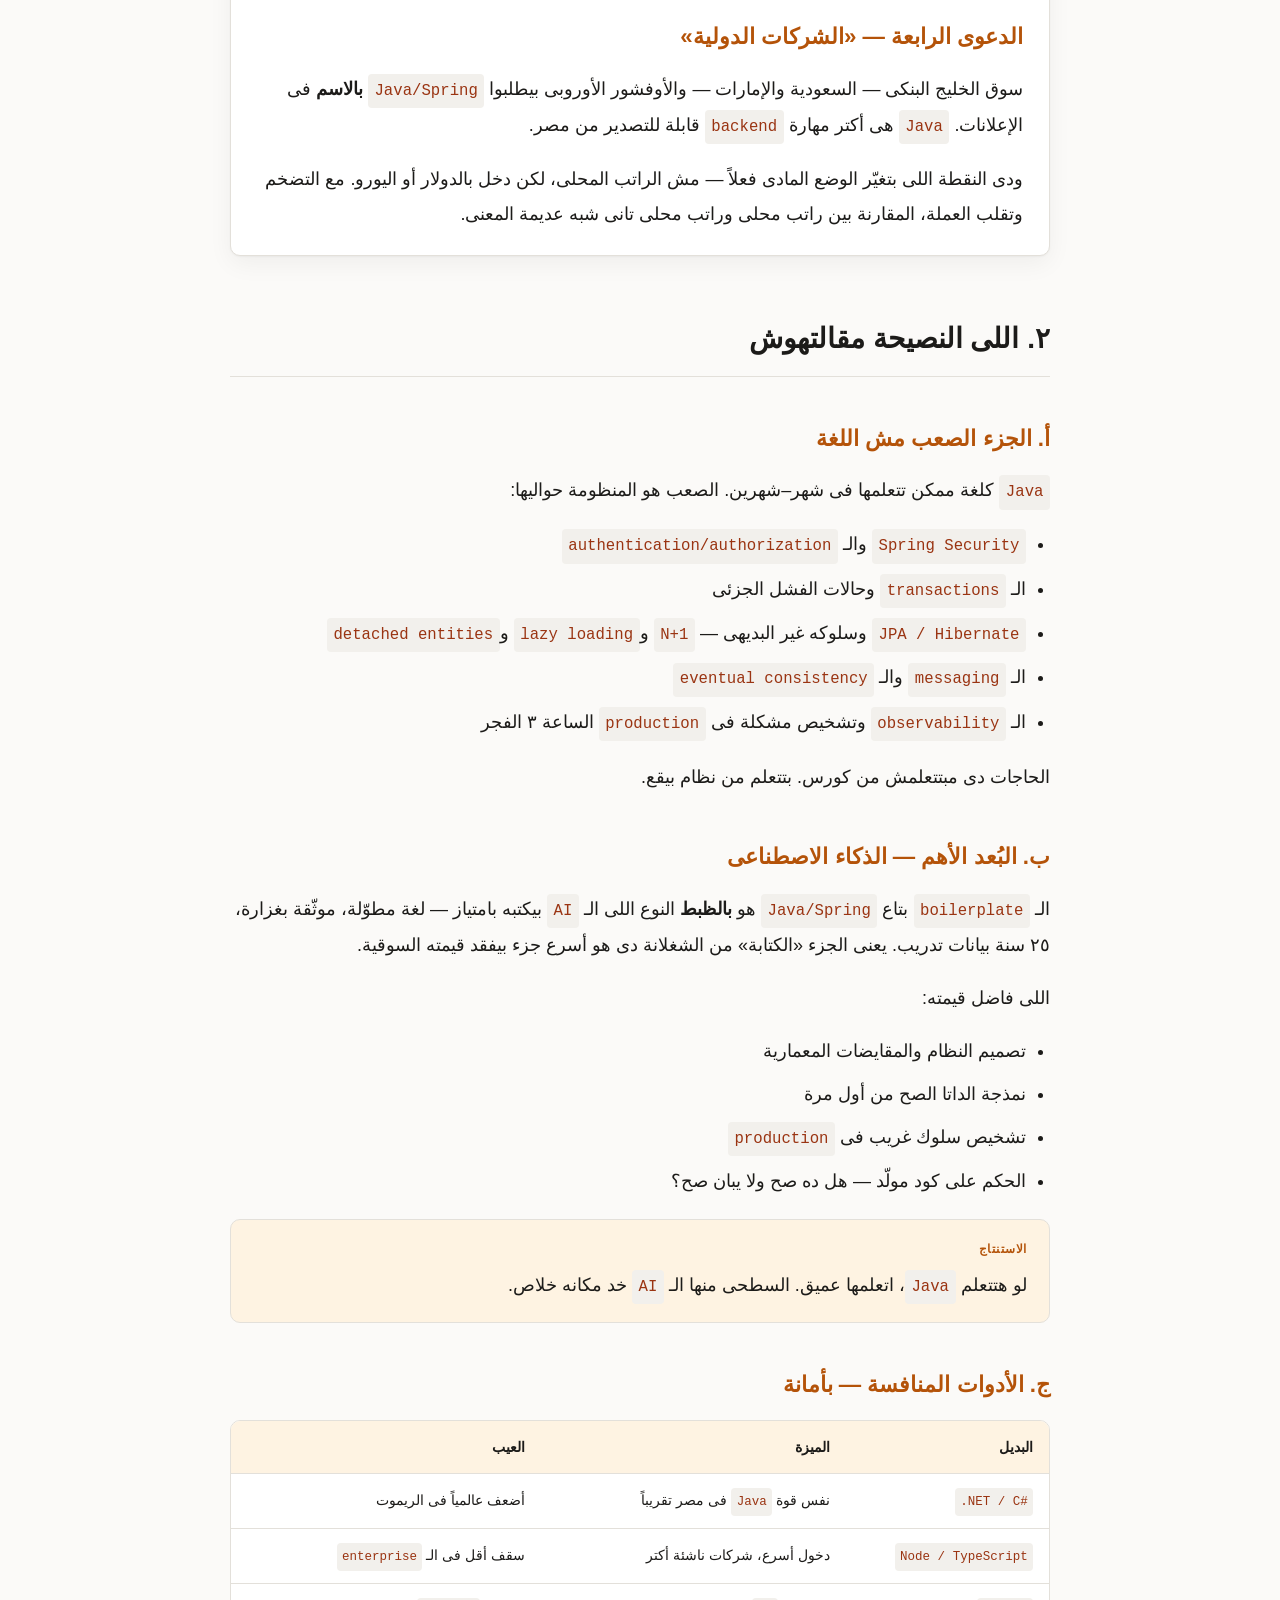
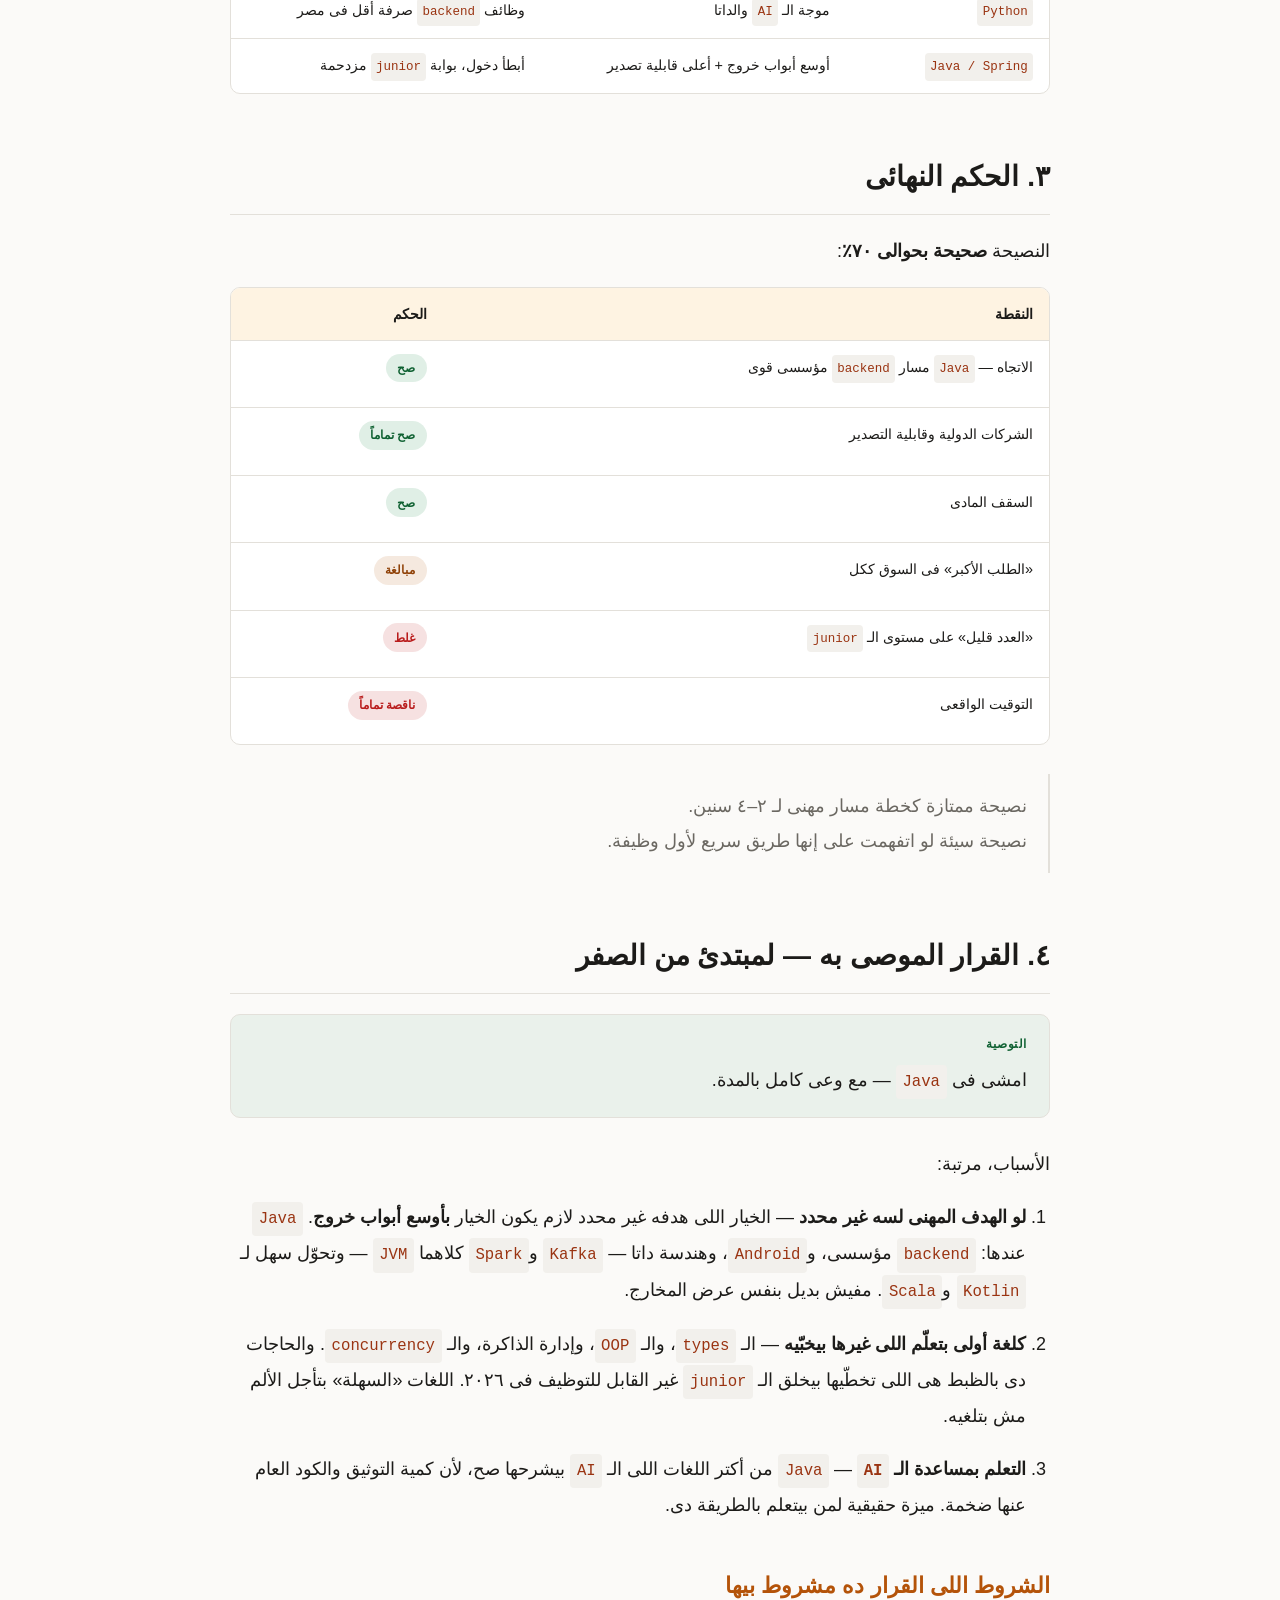
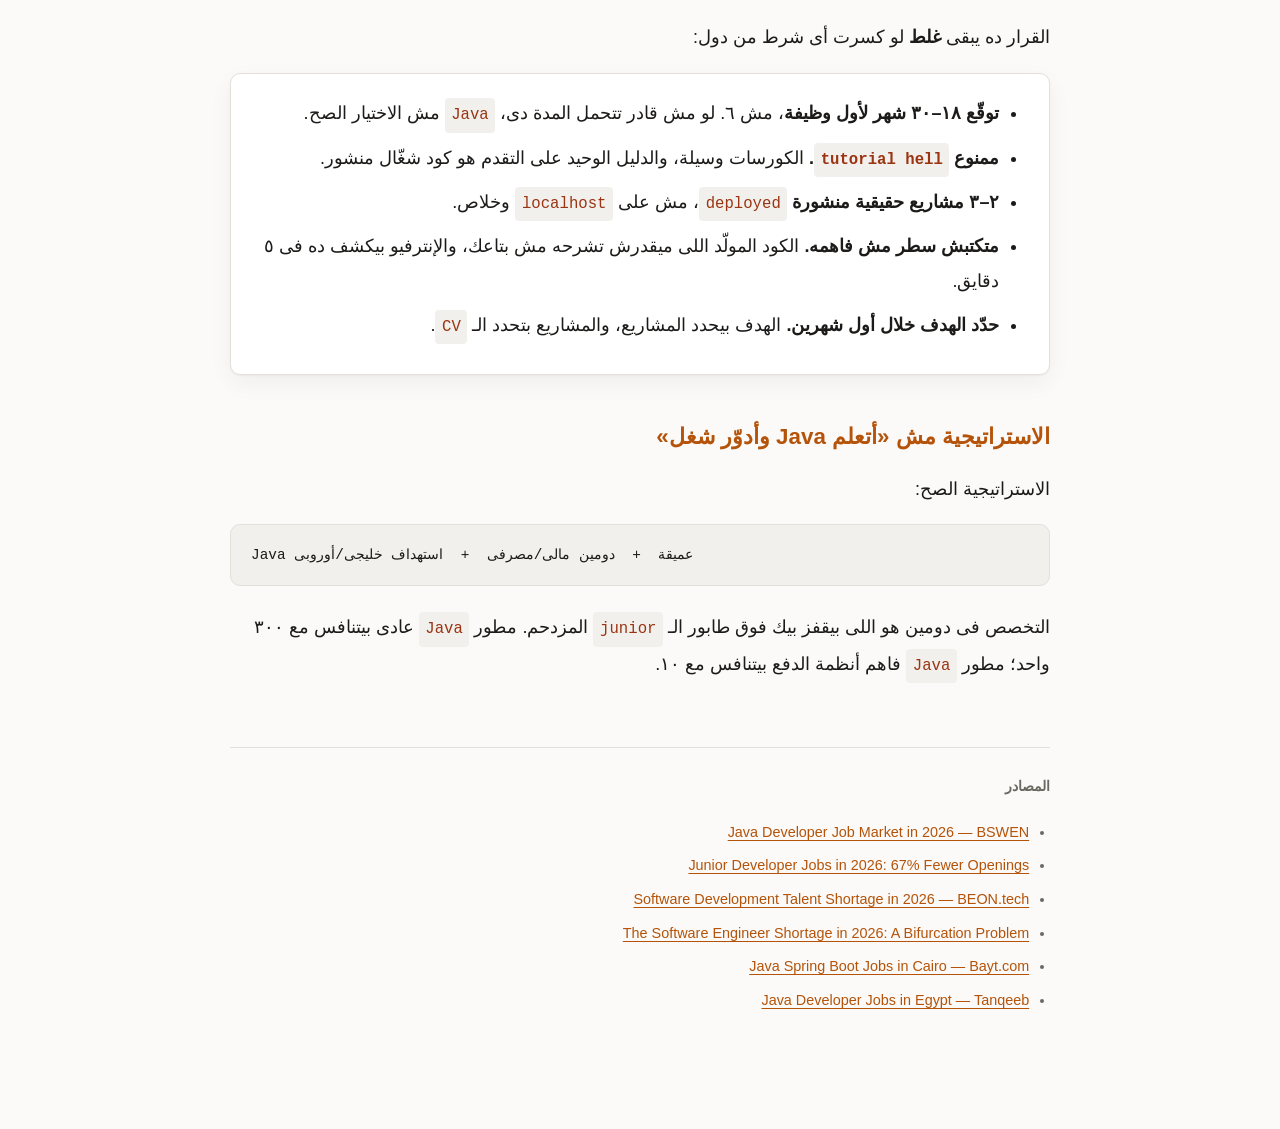
==== commit 1af2ad5f: "Fix WCAG AA contrast failures and structural a11y gaps An audit measured all 26 foreground/backgroun" ====
--- a/docs/00-market-analysis.html
+++ b/docs/00-market-analysis.html
@@ -9,7 +9,7 @@
 <body>
 <button class="themetoggle" id="tt" title="تبديل الثيم" aria-label="تبديل الثيم">◐</button>
 
-<div class="wrap">
+<main class="wrap">
 
 <nav class="nav">
   <a href="index.html">الفهرس</a>
@@ -236,7 +236,7 @@
   </ul>
 </footer>
 
-</div>
+</main>
 
 <script>
 (function () {
--- a/docs/_style.css
+++ b/docs/_style.css
@@ -7,16 +7,30 @@
   --muted: #6b6862;
   --border: #e3e0da;
   --accent: #b45309;
+  --on-accent: #ffffff;
   --accent-soft: #fef3e2;
   --code-bg: #f2f0ec;
   --code-text: #9a3412;
-  --ok: #15803d;
-  --warn: #b45309;
+  --ok: #0f6132;
+  --warn: #8f4107;
   --bad: #b91c1c;
   --shadow: 0 1px 2px rgba(0, 0, 0, .04), 0 8px 24px rgba(0, 0, 0, .05);
   --radius: 10px;
   --font: "Segoe UI", "Tahoma", "Arial", sans-serif;
   --mono: "Cascadia Code", "Consolas", "Courier New", monospace;
+  /* ---------- السلّم الطباعى ----------
+     كل درجة = 1.25 × اللى تحتها. ست درجات بس، ومفيش قيم بينهم.
+     العائلة واحدة عن قصد: الصفحات دى بتشتغل بصفر اتصال خارجى، فخط
+     عرض مميز يعنى Google Fonts، ومفيش خط عربى مميز مضمون وجوده
+     كخط نظام على Windows و Android و iOS مع بعض. فالتسلسل محمول
+     على المقاس والوزن واللون بدل تنوع الخطوط.
+     ------------------------------------ */
+  --fs-micro: .72rem;
+  --fs-meta: .9rem;
+  --fs-body: 1.125rem;
+  --fs-lead: 1.4rem;
+  --fs-head: 1.75rem;
+  --fs-title: 2.19rem;
 }
 
 @media (prefers-color-scheme: dark) {
@@ -27,6 +41,7 @@
     --muted: #a09c96;
     --border: #33313a;
     --accent: #f0a04b;
+    --on-accent: #17161a;
     --accent-soft: #2a2119;
     --code-bg: #2a2830;
     --code-text: #f0a04b;
@@ -44,6 +59,7 @@
   --muted: #a09c96;
   --border: #33313a;
   --accent: #f0a04b;
+  --on-accent: #17161a;
   --accent-soft: #2a2119;
   --code-bg: #2a2830;
   --code-text: #f0a04b;
@@ -62,7 +78,7 @@
   background: var(--bg);
   color: var(--text);
   font-family: var(--font);
-  font-size: 17px;
+  font-size: var(--fs-body);
   line-height: 1.95;
   direction: rtl;
   text-align: right;
@@ -85,14 +101,14 @@
 
 .eyebrow {
   color: var(--accent);
-  font-size: .8rem;
+  font-size: var(--fs-micro);
   font-weight: 700;
   letter-spacing: .08em;
   margin: 0 0 .6rem;
 }
 
 .pagehead h1 {
-  font-size: 2.1rem;
+  font-size: var(--fs-title);
   line-height: 1.4;
   margin: 0 0 .9rem;
   font-weight: 700;
@@ -100,7 +116,7 @@
 
 .meta {
   color: var(--muted);
-  font-size: .88rem;
+  font-size: var(--fs-meta);
   line-height: 2.1;
   margin: 0;
 }
@@ -114,7 +130,7 @@
 /* ---------- العناوين ---------- */
 
 h2 {
-  font-size: 1.5rem;
+  font-size: var(--fs-head);
   margin: 3.5rem 0 1.2rem;
   padding-bottom: .6rem;
   border-bottom: 1px solid var(--border);
@@ -122,14 +138,14 @@
 }
 
 h3 {
-  font-size: 1.15rem;
+  font-size: var(--fs-lead);
   margin: 2.5rem 0 .8rem;
   font-weight: 700;
   color: var(--accent);
 }
 
 h4 {
-  font-size: 1rem;
+  font-size: var(--fs-body);
   margin: 1.8rem 0 .5rem;
   font-weight: 700;
 }
@@ -181,7 +197,7 @@
   background: none;
   padding: 0;
   color: var(--text);
-  font-size: .85rem;
+  font-size: var(--fs-meta);
   white-space: pre;
   display: block;
 }
@@ -199,7 +215,7 @@
 table {
   border-collapse: collapse;
   width: 100%;
-  font-size: .93rem;
+  font-size: var(--fs-meta);
 }
 
 th, td {
@@ -243,7 +259,7 @@
 .callout-title {
   font-weight: 700;
   margin: 0 0 .45rem;
-  font-size: .82rem;
+  font-size: var(--fs-micro);
   letter-spacing: .04em;
   color: var(--accent);
 }
@@ -259,7 +275,7 @@
   padding: .9rem 1.3rem;
   border-inline-start: 2px solid var(--border);
   color: var(--muted);
-  font-size: 1.02rem;
+  font-size: var(--fs-body);
 }
 
 blockquote > :last-child { margin-bottom: 0; }
@@ -268,7 +284,7 @@
 
 .verdict {
   display: inline-block;
-  font-size: .8rem;
+  font-size: var(--fs-micro);
   font-weight: 700;
   padding: .2rem .7rem;
   border-radius: 999px;
@@ -322,19 +338,19 @@
 
 .phase-num {
   background: var(--accent);
-  color: #fff;
-  font-weight: 700;
-  font-size: .82rem;
+  color: var(--on-accent);
+  font-weight: 700;
+  font-size: var(--fs-micro);
   padding: .15rem .65rem;
   border-radius: 999px;
   white-space: nowrap;
 }
 
-.phase-head h3 { margin: 0; color: var(--text); font-size: 1.2rem; }
+.phase-head h3 { margin: 0; color: var(--text); font-size: var(--fs-lead); }
 
 .phase-dur {
   color: var(--muted);
-  font-size: .85rem;
+  font-size: var(--fs-meta);
   margin-inline-start: auto;
   white-space: nowrap;
 }
@@ -352,13 +368,13 @@
 
 .nav a {
   display: inline-block;
-  padding: .4rem .95rem;
+  padding: .5rem .95rem;
   border: 1px solid var(--border);
   border-radius: 999px;
   background: var(--surface);
   color: var(--muted);
   text-decoration: none;
-  font-size: .87rem;
+  font-size: var(--fs-meta);
   transition: .15s;
 }
 
@@ -373,7 +389,7 @@
   padding-top: 1.5rem;
   border-top: 1px solid var(--border);
   color: var(--muted);
-  font-size: .85rem;
+  font-size: var(--fs-meta);
 }
 
 .foot ul { padding-inline-start: 1.3rem; }
@@ -389,10 +405,10 @@
 }
 
 @media (max-width: 600px) {
-  body { font-size: 16px; line-height: 1.85; }
+  body { line-height: 1.85; }
   .wrap { padding: 2rem 1rem 4rem; }
-  .pagehead h1 { font-size: 1.6rem; }
-  h2 { font-size: 1.3rem; }
+  .pagehead h1 { font-size: var(--fs-head); }
+  h2 { font-size: var(--fs-lead); }
   .phase { padding: 1.2rem; }
 }
 
@@ -407,8 +423,8 @@
   border: 1px solid var(--border);
   color: var(--muted);
   border-radius: 999px;
-  width: 2.4rem;
-  height: 2.4rem;
+  width: 2.75rem;
+  height: 2.75rem;
   font-size: 1rem;
   cursor: pointer;
   box-shadow: var(--shadow);
@@ -416,3 +432,7 @@
 }
 
 .themetoggle:hover { color: var(--accent); border-color: var(--accent); }
+
+@media (prefers-reduced-motion: reduce) {
+  html { scroll-behavior: auto; }
+}
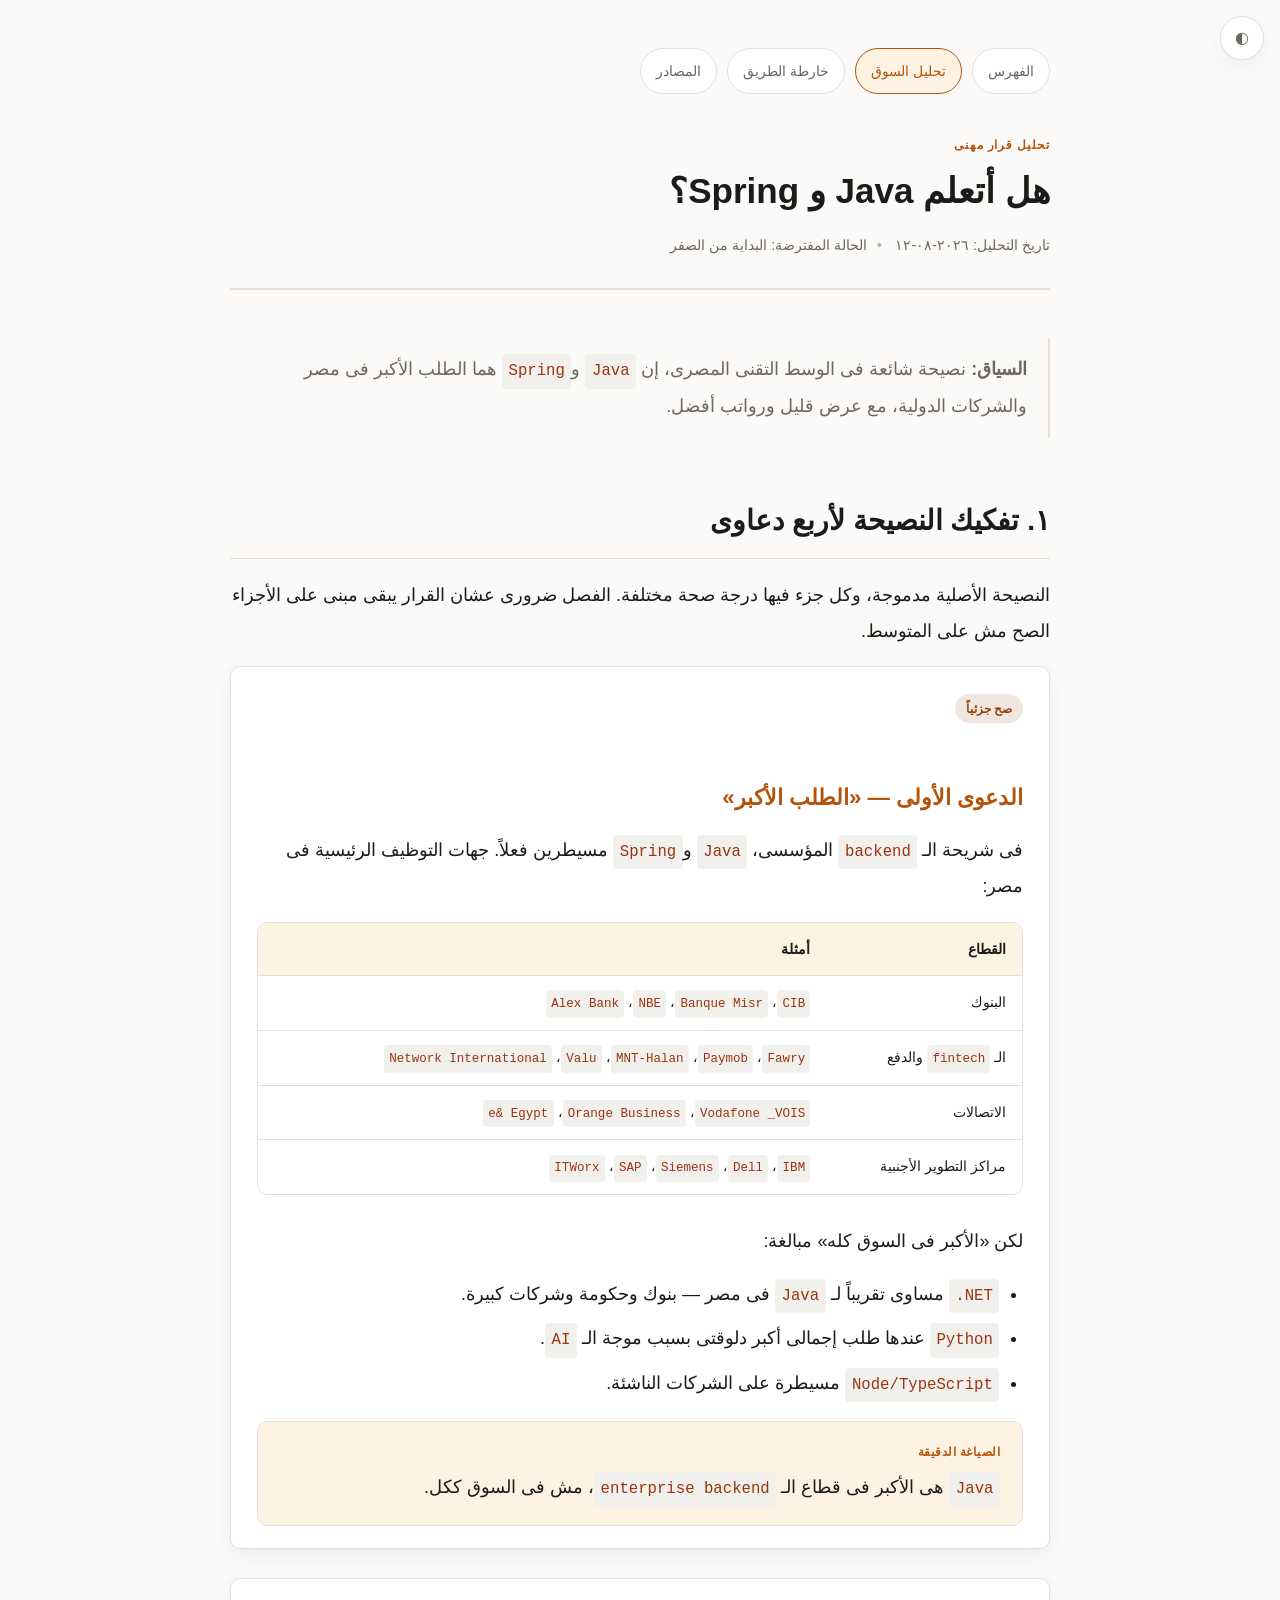
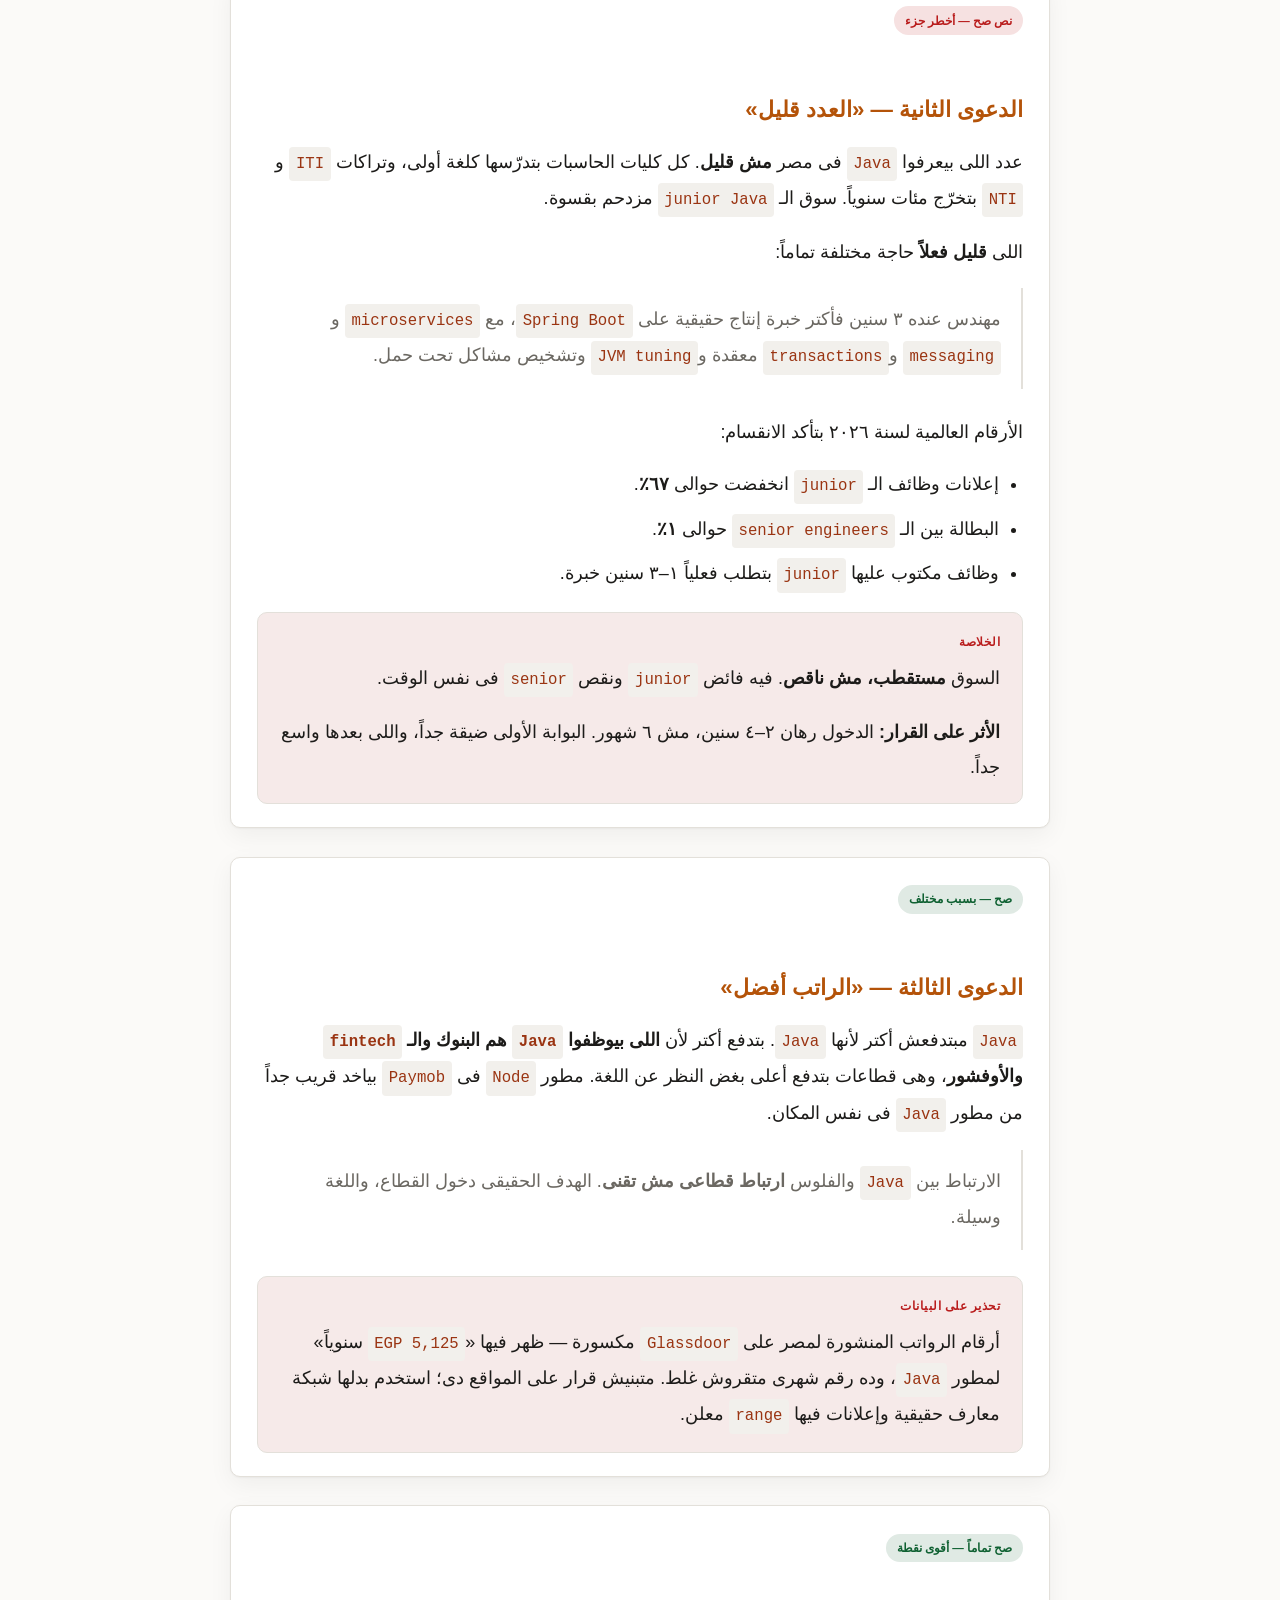
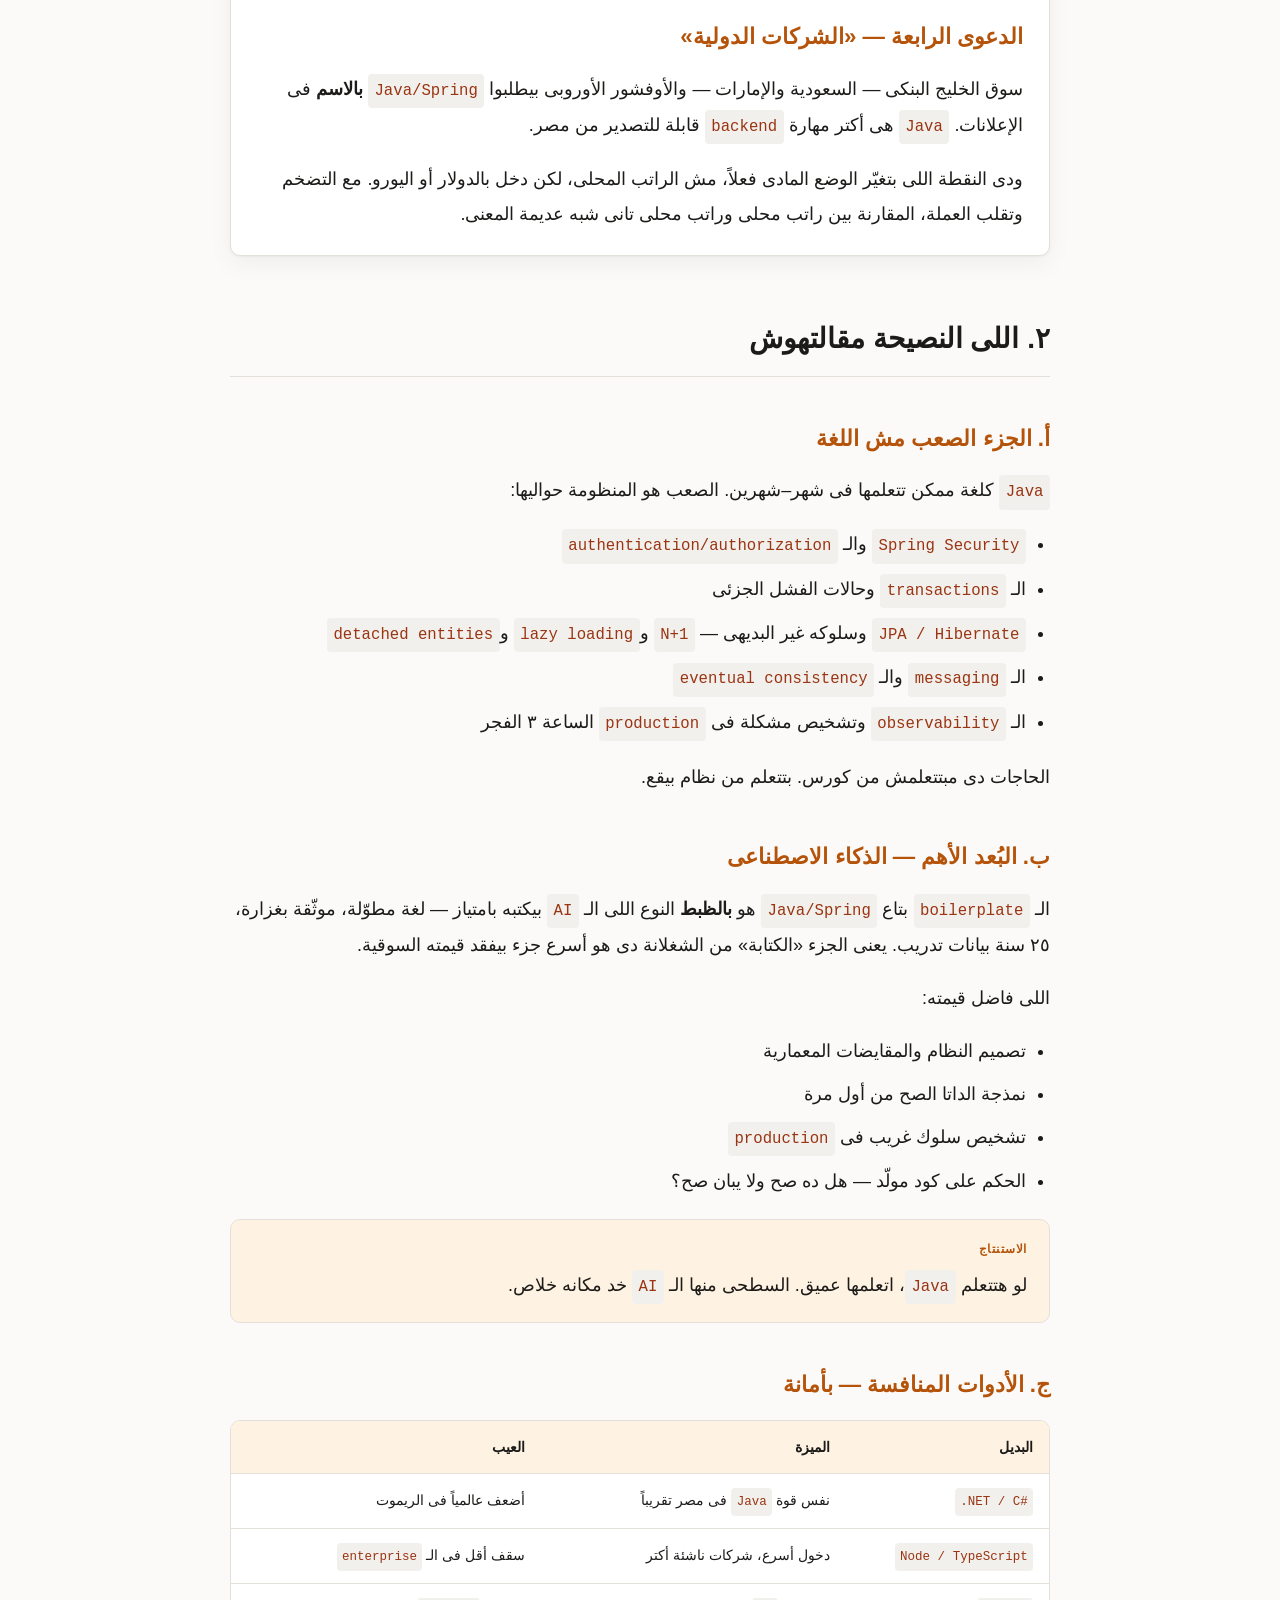
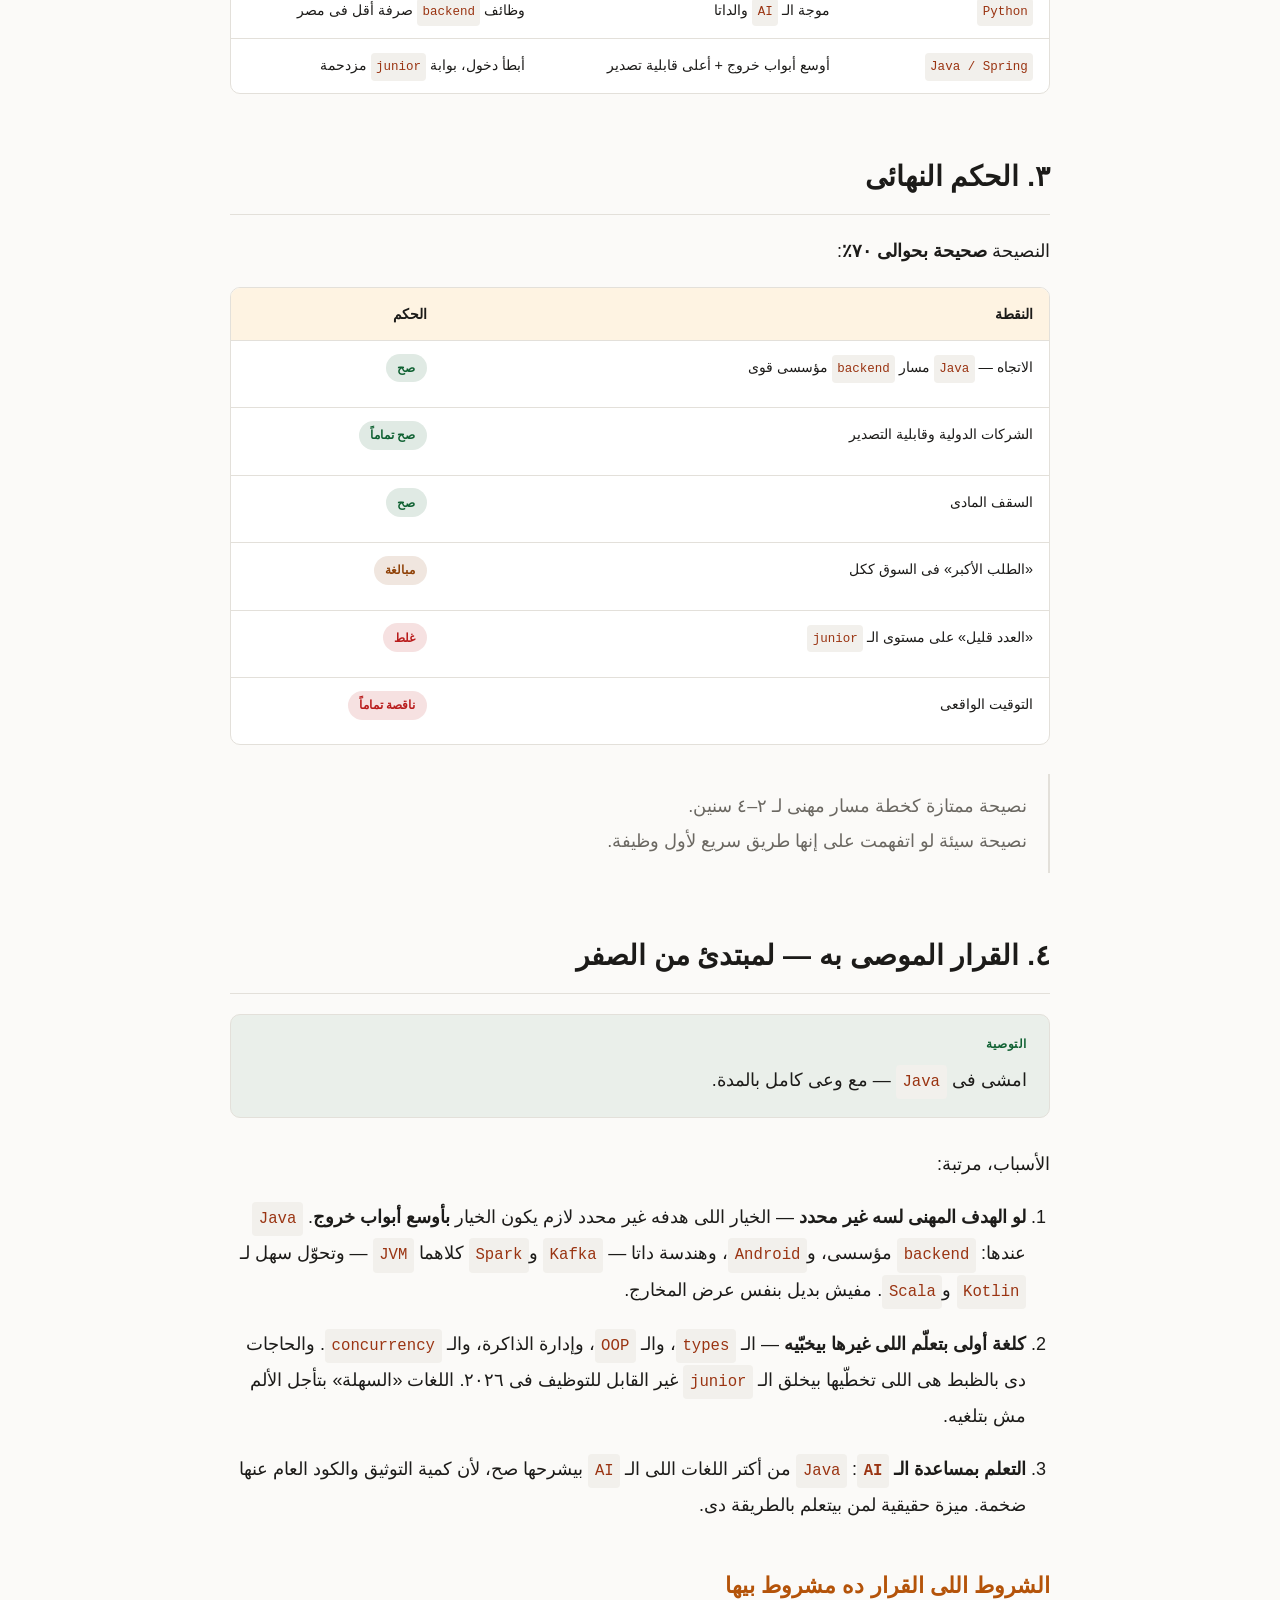
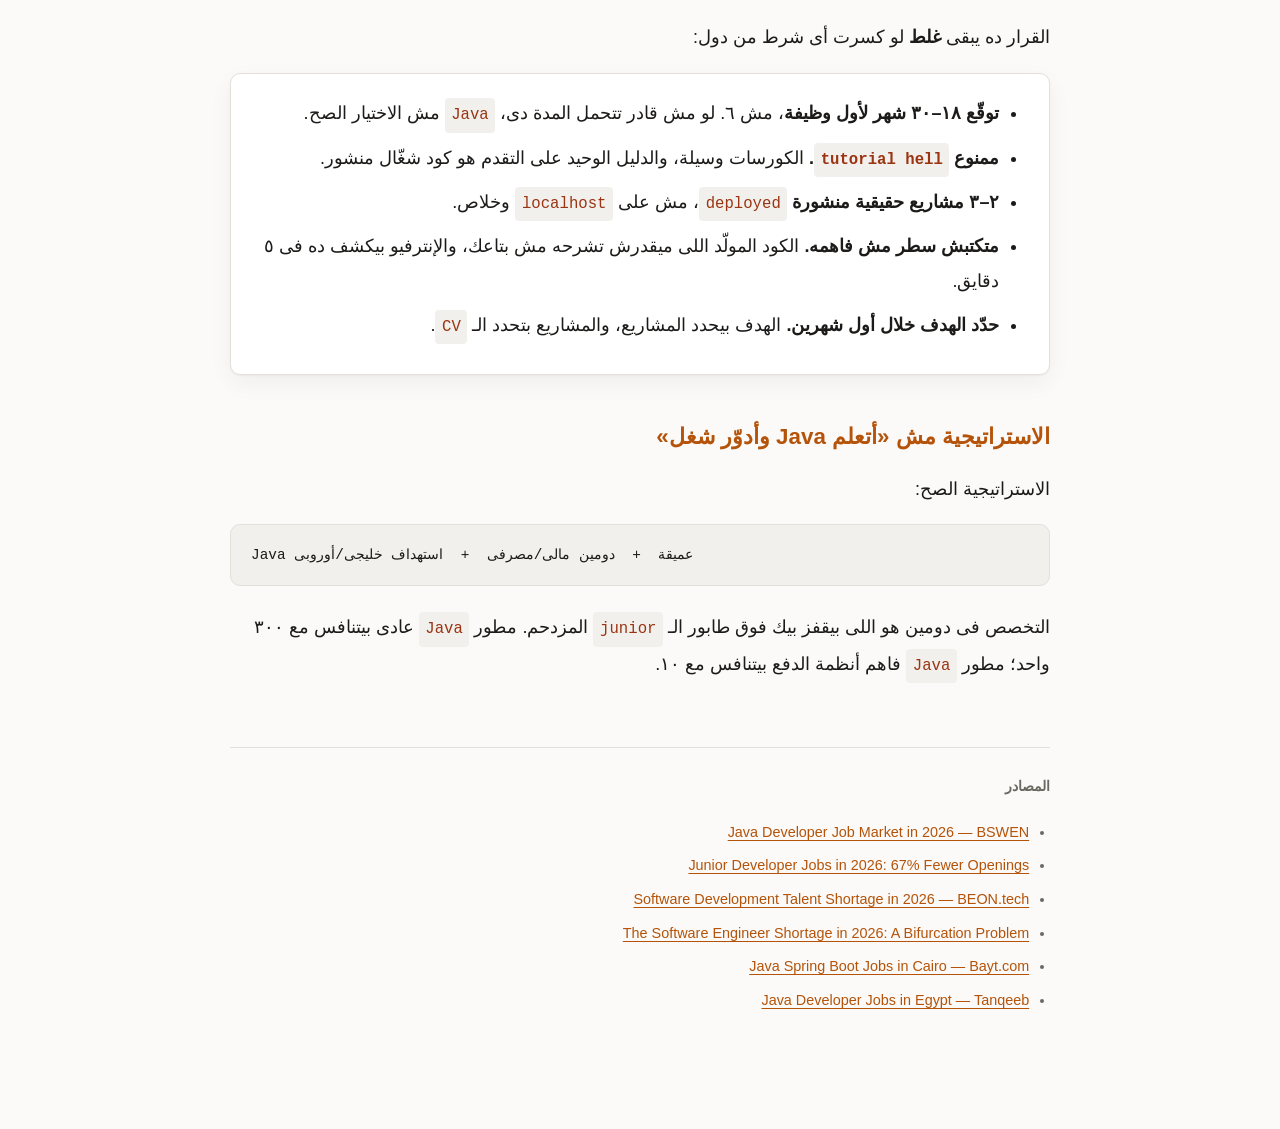
==== commit 752e21e5: "Reduce em-dash saturation in the published prose A detector flagged 44 em-dashes in each of the anal" ====
--- a/docs/00-market-analysis.html
+++ b/docs/00-market-analysis.html
@@ -5,6 +5,7 @@
 <meta name="viewport" content="width=device-width, initial-scale=1">
 <title>تحليل سوق Java &amp; Spring</title>
 <link rel="stylesheet" href="_style.css">
+<script>(function(){try{var t=localStorage.getItem('jsp-theme');if(t)document.documentElement.setAttribute('data-theme',t)}catch(e){}})();</script>
 </head>
 <body>
 <button class="themetoggle" id="tt" title="تبديل الثيم" aria-label="تبديل الثيم">◐</button>
@@ -28,7 +29,7 @@
 </header>
 
 <blockquote>
-  <p><strong>السياق:</strong> نصيحة شائعة فى الوسط التقنى المصرى — إن <code>Java</code> و<code>Spring</code> هما الطلب الأكبر فى مصر والشركات الدولية، مع عرض قليل ورواتب أفضل.</p>
+  <p><strong>السياق:</strong> نصيحة شائعة فى الوسط التقنى المصرى، إن <code>Java</code> و<code>Spring</code> هما الطلب الأكبر فى مصر والشركات الدولية، مع عرض قليل ورواتب أفضل.</p>
 </blockquote>
 
 <h2>١. تفكيك النصيحة لأربع دعاوى</h2>
@@ -45,10 +46,10 @@
   <table>
     <thead><tr><th>القطاع</th><th>أمثلة</th></tr></thead>
     <tbody>
-      <tr><td>البنوك</td><td><code>CIB</code> — <code>Banque Misr</code> — <code>NBE</code> — <code>Alex Bank</code></td></tr>
-      <tr><td>الـ <code>fintech</code> والدفع</td><td><code>Fawry</code> — <code>Paymob</code> — <code>MNT-Halan</code> — <code>Valu</code> — <code>Network International</code></td></tr>
-      <tr><td>الاتصالات</td><td><code>Vodafone _VOIS</code> — <code>Orange Business</code> — <code>e&amp; Egypt</code></td></tr>
-      <tr><td>مراكز التطوير الأجنبية</td><td><code>IBM</code> — <code>Dell</code> — <code>Siemens</code> — <code>SAP</code> — <code>ITWorx</code></td></tr>
+      <tr><td>البنوك</td><td><code>CIB</code>، <code>Banque Misr</code>، <code>NBE</code>، <code>Alex Bank</code></td></tr>
+      <tr><td>الـ <code>fintech</code> والدفع</td><td><code>Fawry</code>، <code>Paymob</code>، <code>MNT-Halan</code>، <code>Valu</code>، <code>Network International</code></td></tr>
+      <tr><td>الاتصالات</td><td><code>Vodafone _VOIS</code>، <code>Orange Business</code>، <code>e&amp; Egypt</code></td></tr>
+      <tr><td>مراكز التطوير الأجنبية</td><td><code>IBM</code>، <code>Dell</code>، <code>Siemens</code>، <code>SAP</code>، <code>ITWorx</code></td></tr>
     </tbody>
   </table>
   </div>
@@ -96,7 +97,7 @@
   <span class="verdict true">صح — بسبب مختلف</span>
   <h3>الدعوى الثالثة — «الراتب أفضل»</h3>
 
-  <p><code>Java</code> مبتدفعش أكتر لأنها <code>Java</code>. بتدفع أكتر لأن <strong>اللى بيوظفوا <code>Java</code> هم البنوك والـ <code>fintech</code> والأوفشور</strong> — وهى قطاعات بتدفع أعلى بغض النظر عن اللغة. مطور <code>Node</code> فى <code>Paymob</code> بياخد قريب جداً من مطور <code>Java</code> فى نفس المكان.</p>
+  <p><code>Java</code> مبتدفعش أكتر لأنها <code>Java</code>. بتدفع أكتر لأن <strong>اللى بيوظفوا <code>Java</code> هم البنوك والـ <code>fintech</code> والأوفشور</strong>، وهى قطاعات بتدفع أعلى بغض النظر عن اللغة. مطور <code>Node</code> فى <code>Paymob</code> بياخد قريب جداً من مطور <code>Java</code> فى نفس المكان.</p>
 
   <blockquote>
     <p>الارتباط بين <code>Java</code> والفلوس <strong>ارتباط قطاعى مش تقنى</strong>. الهدف الحقيقى دخول القطاع، واللغة وسيلة.</p>
@@ -114,7 +115,7 @@
 
   <p>سوق الخليج البنكى — السعودية والإمارات — والأوفشور الأوروبى بيطلبوا <code>Java/Spring</code> <strong>بالاسم</strong> فى الإعلانات. <code>Java</code> هى أكتر مهارة <code>backend</code> قابلة للتصدير من مصر.</p>
 
-  <p>ودى النقطة اللى بتغيّر الوضع المادى فعلاً — مش الراتب المحلى، لكن دخل بالدولار أو اليورو. مع التضخم وتقلب العملة، المقارنة بين راتب محلى وراتب محلى تانى شبه عديمة المعنى.</p>
+  <p>ودى النقطة اللى بتغيّر الوضع المادى فعلاً، مش الراتب المحلى، لكن دخل بالدولار أو اليورو. مع التضخم وتقلب العملة، المقارنة بين راتب محلى وراتب محلى تانى شبه عديمة المعنى.</p>
 </div>
 
 <h2>٢. اللى النصيحة مقالتهوش</h2>
@@ -199,7 +200,7 @@
 <ol>
   <li><p><strong>لو الهدف المهنى لسه غير محدد</strong> — الخيار اللى هدفه غير محدد لازم يكون الخيار <strong>بأوسع أبواب خروج</strong>. <code>Java</code> عندها: <code>backend</code> مؤسسى، و<code>Android</code>، وهندسة داتا — <code>Kafka</code> و<code>Spark</code> كلاهما <code>JVM</code> — وتحوّل سهل لـ <code>Kotlin</code> و<code>Scala</code>. مفيش بديل بنفس عرض المخارج.</p></li>
   <li><p><strong>كلغة أولى بتعلّم اللى غيرها بيخبّيه</strong> — الـ <code>types</code>، والـ <code>OOP</code>، وإدارة الذاكرة، والـ <code>concurrency</code>. والحاجات دى بالظبط هى اللى تخطّيها بيخلق الـ <code>junior</code> غير القابل للتوظيف فى ٢٠٢٦. اللغات «السهلة» بتأجل الألم مش بتلغيه.</p></li>
-  <li><p><strong>التعلم بمساعدة الـ <code>AI</code></strong> — <code>Java</code> من أكتر اللغات اللى الـ <code>AI</code> بيشرحها صح، لأن كمية التوثيق والكود العام عنها ضخمة. ميزة حقيقية لمن بيتعلم بالطريقة دى.</p></li>
+  <li><p><strong>التعلم بمساعدة الـ <code>AI</code></strong>: <code>Java</code> من أكتر اللغات اللى الـ <code>AI</code> بيشرحها صح، لأن كمية التوثيق والكود العام عنها ضخمة. ميزة حقيقية لمن بيتعلم بالطريقة دى.</p></li>
 </ol>
 
 <h3>الشروط اللى القرار ده مشروط بيها</h3>
@@ -240,14 +241,13 @@
 
 <script>
 (function () {
-  var r = document.documentElement, k = 'jsp-theme', s = localStorage.getItem(k);
-  if (s) r.setAttribute('data-theme', s);
+  var r = document.documentElement, k = 'jsp-theme';
   document.getElementById('tt').addEventListener('click', function () {
     var dark = r.getAttribute('data-theme') === 'dark' ||
       (!r.getAttribute('data-theme') && matchMedia('(prefers-color-scheme: dark)').matches);
     var next = dark ? 'light' : 'dark';
     r.setAttribute('data-theme', next);
-    localStorage.setItem(k, next);
+    try { localStorage.setItem(k, next); } catch (e) {}
   });
 })();
 </script>
--- a/docs/_style.css
+++ b/docs/_style.css
@@ -264,8 +264,8 @@
   color: var(--accent);
 }
 
-.callout.ok  { background: rgba(21, 128, 61, .07); }
-.callout.bad { background: rgba(185, 28, 28, .07); }
+.callout.ok  { background: color-mix(in srgb, var(--ok) 7%, var(--bg)); }
+.callout.bad { background: color-mix(in srgb, var(--bad) 7%, var(--bg)); }
 
 .callout.ok  .callout-title { color: var(--ok); }
 .callout.bad .callout-title { color: var(--bad); }
@@ -291,9 +291,9 @@
   margin-bottom: .8rem;
 }
 
-.verdict.true    { background: rgba(21, 128, 61, .13);  color: var(--ok); }
-.verdict.partial { background: rgba(180, 83, 9, .13);   color: var(--warn); }
-.verdict.false   { background: rgba(185, 28, 28, .13);  color: var(--bad); }
+.verdict.true    { background: color-mix(in srgb, var(--ok) 13%, var(--surface));  color: var(--ok); }
+.verdict.partial { background: color-mix(in srgb, var(--warn) 13%, var(--surface));   color: var(--warn); }
+.verdict.false   { background: color-mix(in srgb, var(--bad) 13%, var(--surface));  color: var(--bad); }
 
 /* ---------- قائمة المهام ---------- */
 
